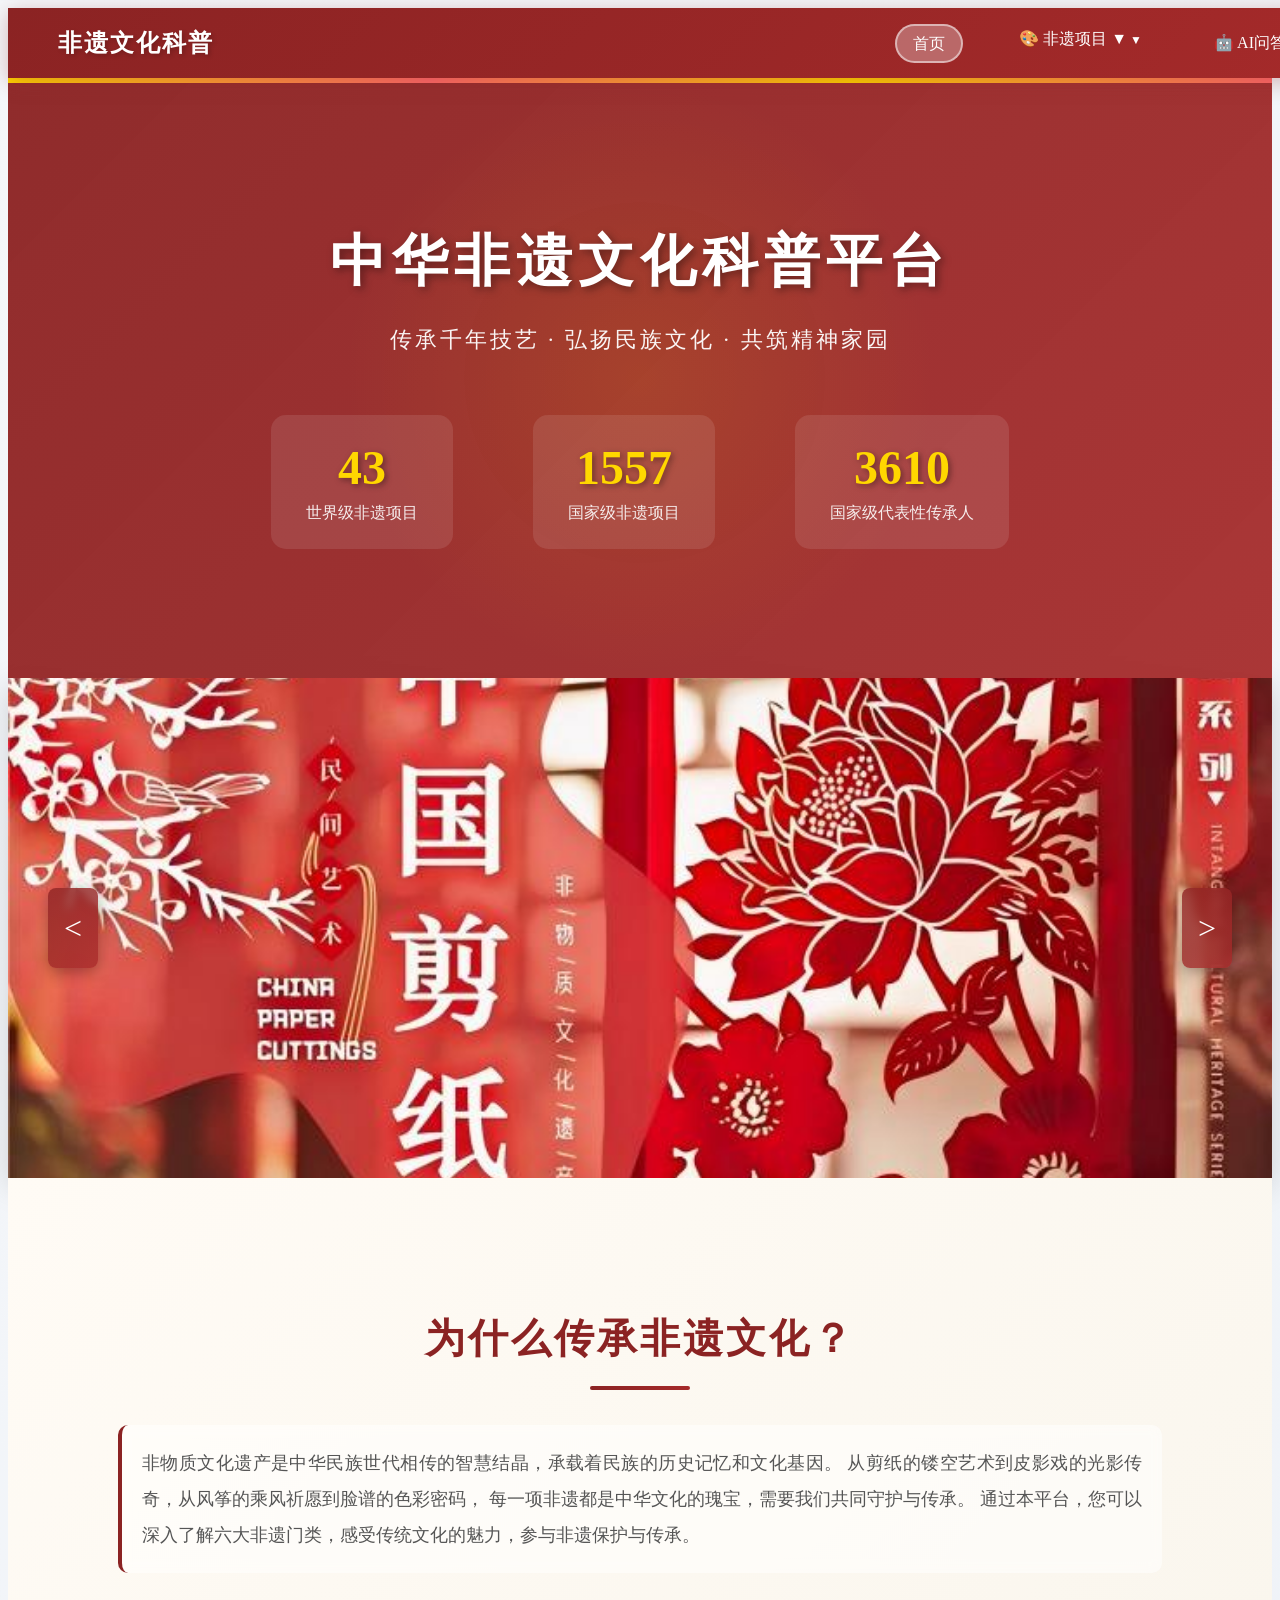
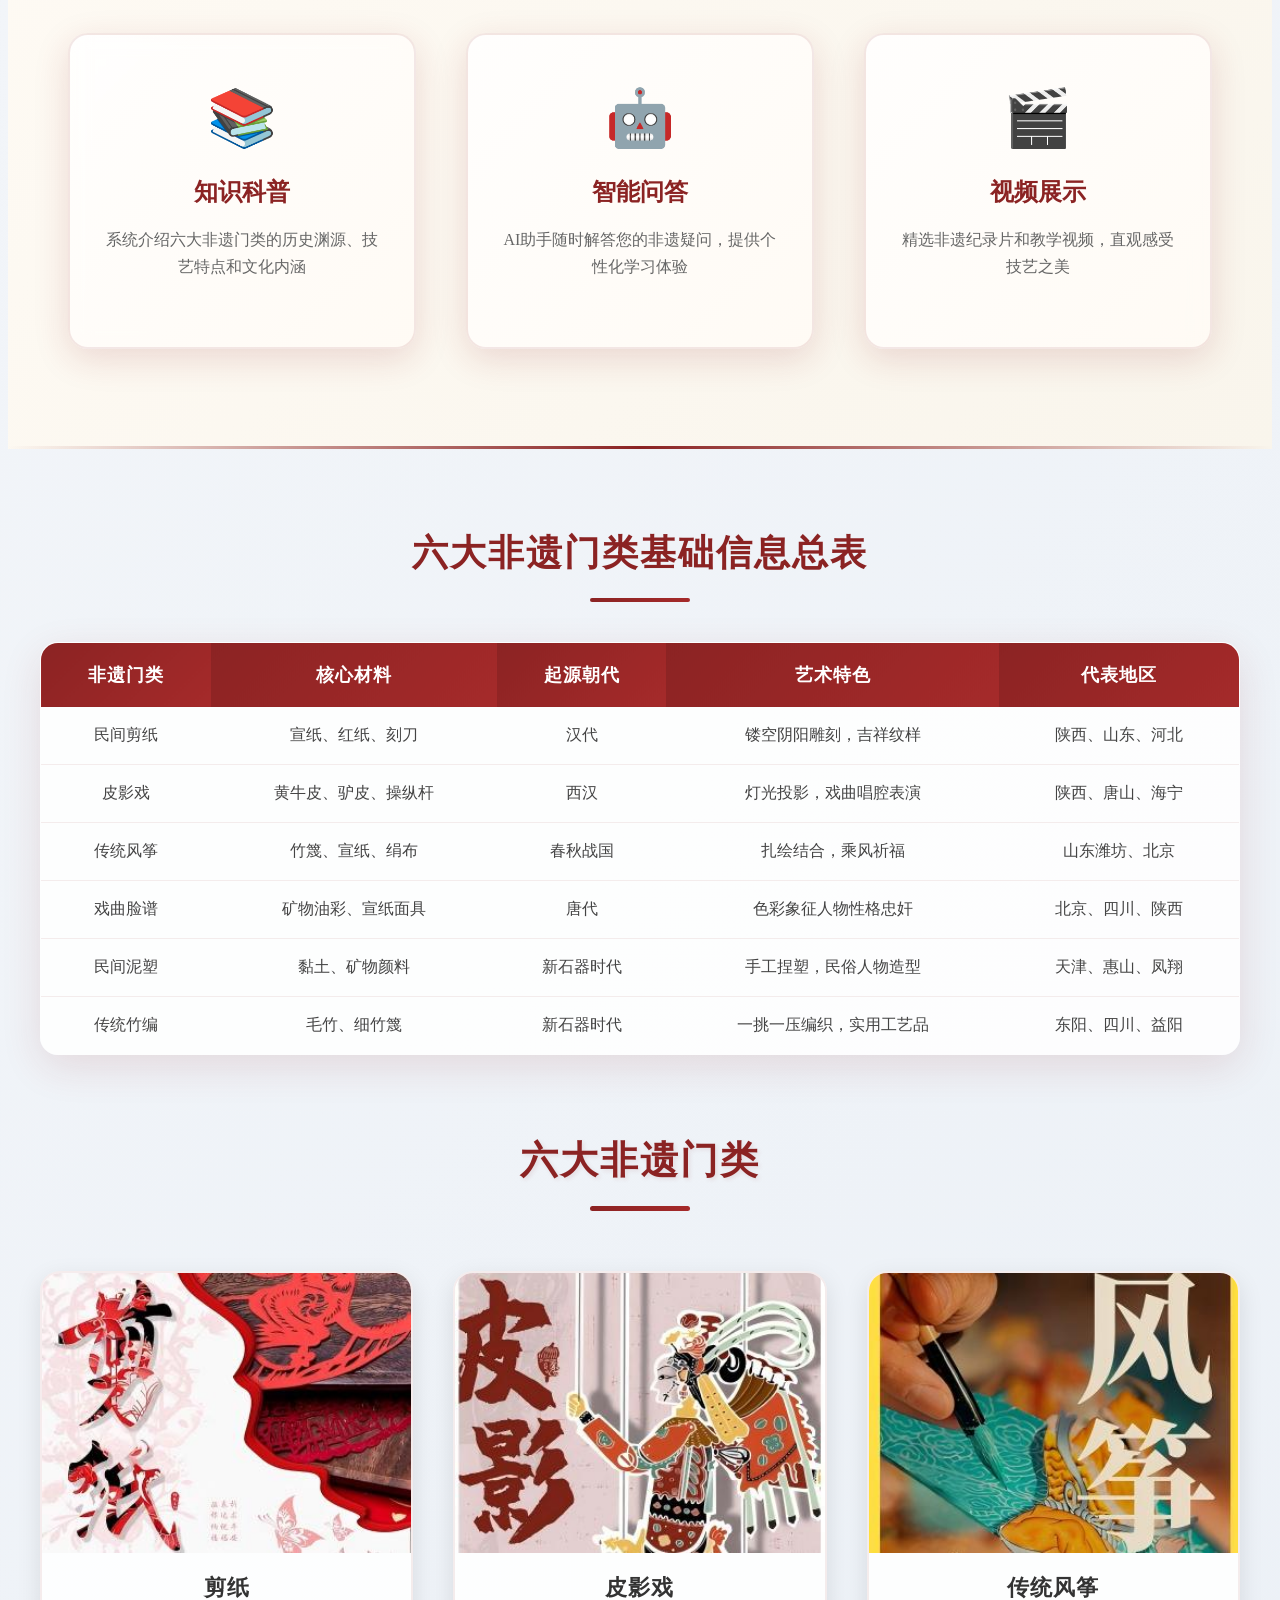
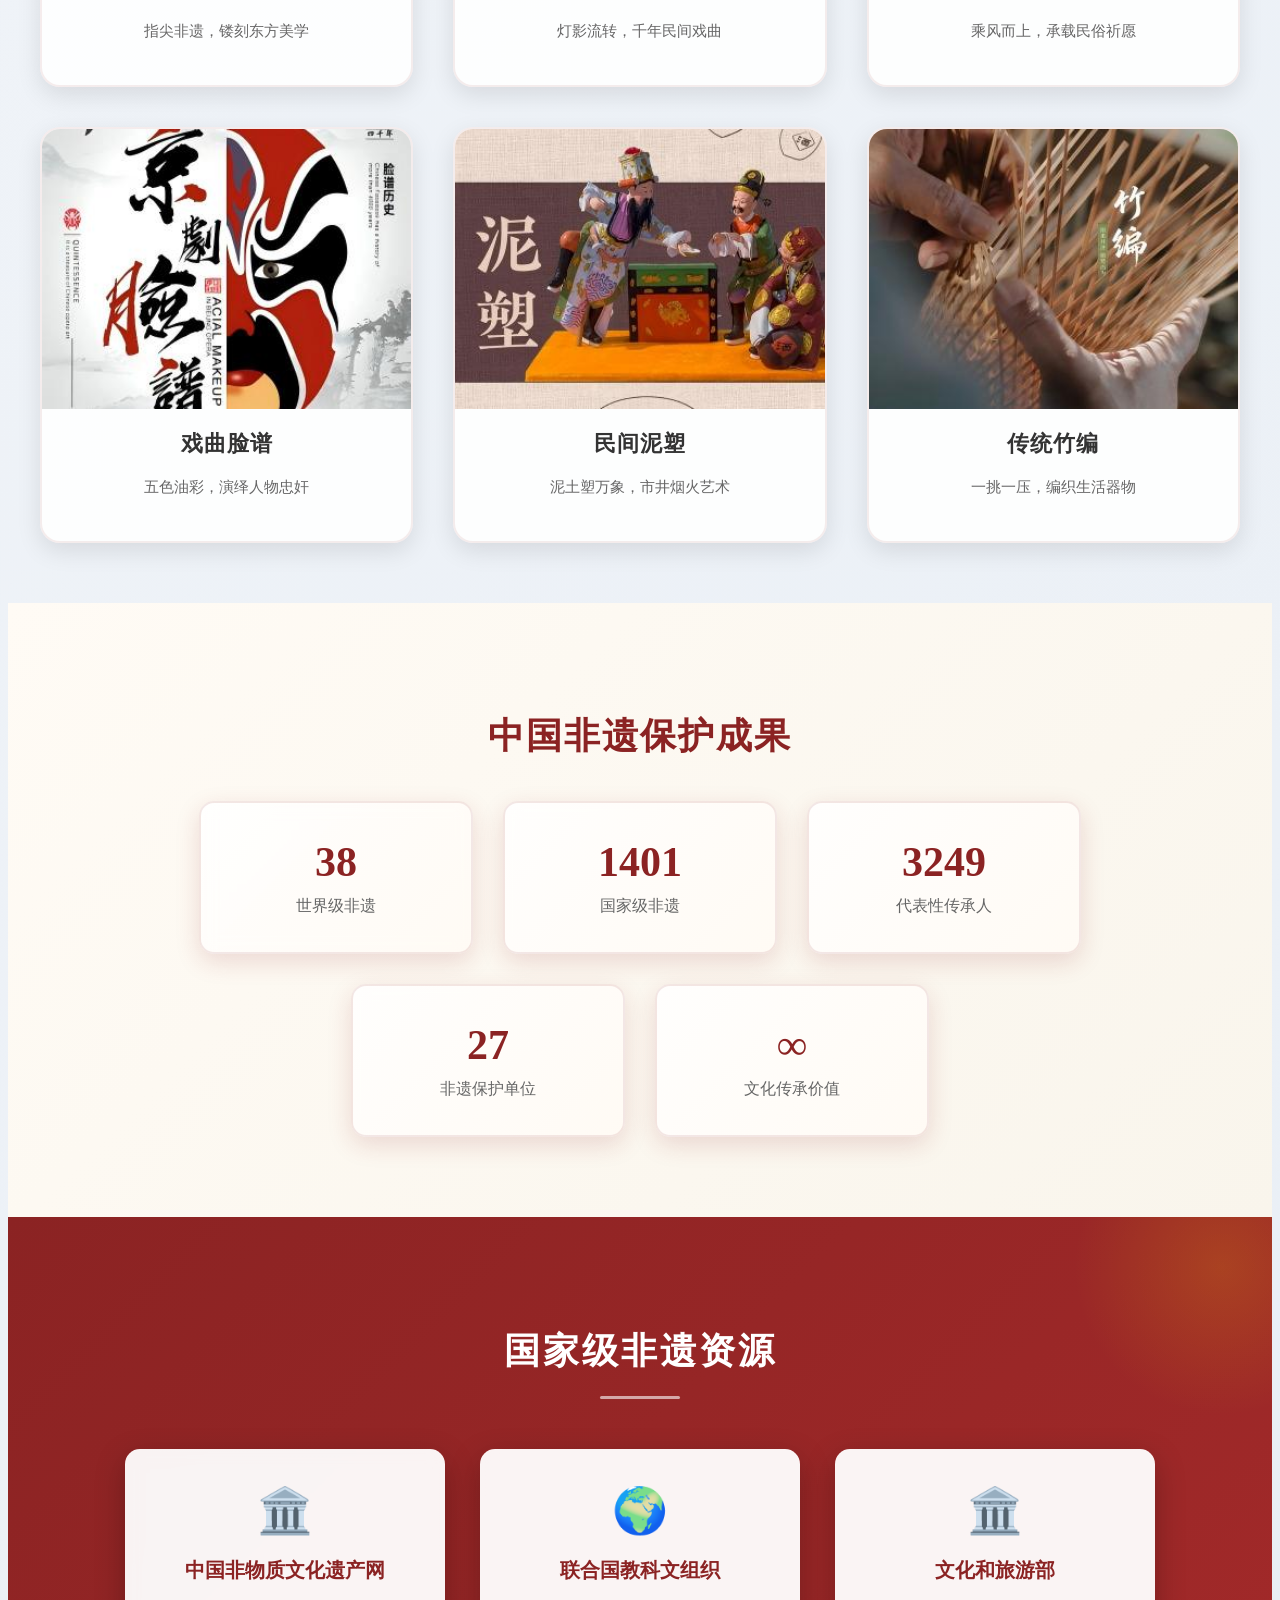
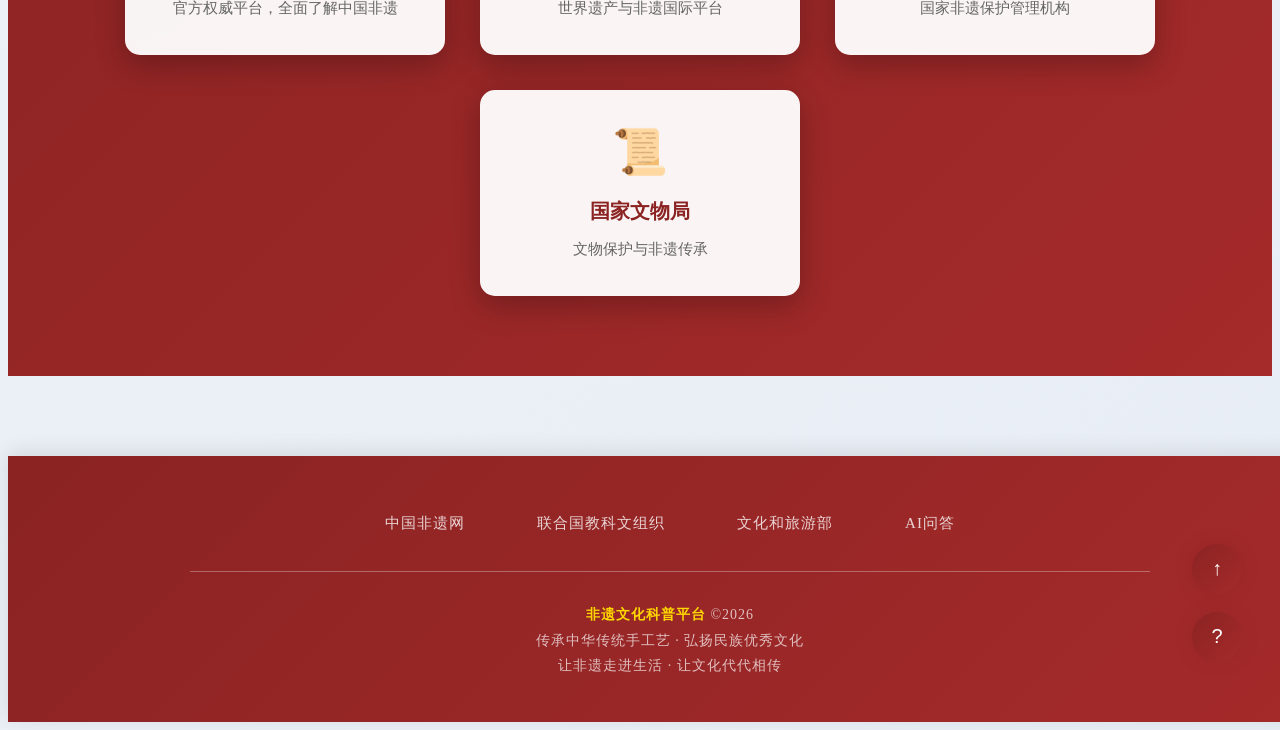
==== index.html @ 08024afd "feat: 非遗文化科普平台 - 原始版本" ====
<!DOCTYPE html>
<html lang="zh-CN">
<head>
    <meta charset="UTF-8">
    <meta name="viewport" content="width=device-width, initial-scale=1.0">
    <title>非遗文化科普平台 - 传承中华传统文化</title>
    <link rel="stylesheet" href="css/style.css">
    <style>
        /* 全局页面载入淡入上浮动画 */
        html {
            scroll-behavior: smooth;
        }
        body {
            opacity: 0;
            transform: translateY(20px);
            animation: pageFadeIn 1s ease forwards;
        }
        @keyframes pageFadeIn {
            to { opacity: 1; transform: translateY(0); }
        }
        /* 粒子飘落背景容器 */
        .particle-box {
            position: fixed;
            top: 0;
            left: 0;
            width: 100%;
            height: 100%;
            pointer-events: none;
            z-index: 0;
            overflow: hidden;
        }
        .particle {
            position: absolute;
            background: rgba(139, 35, 35, 0.08);
            border-radius: 50%;
            animation: particleFall linear infinite;
        }
        @keyframes particleFall {
            0% {
                transform: translateY(-20px) rotate(0deg);
                opacity: 0;
            }
            10% { opacity: 1; }
            90% { opacity: 0.8; }
            100% {
                transform: translateY(100vh) rotate(360deg);
                opacity: 0;
            }
        }
        /* 右侧悬浮呼吸发光按钮 */
        .float-sidebar {
            position: fixed;
            right: 30px;
            bottom: 60px;
            z-index: 999;
            display: flex;
            flex-direction: column;
            gap: 18px;
        }
        .float-btn {
            width: 50px;
            height: 50px;
            border-radius: 50%;
            background: linear-gradient(135deg, #8b2323, #a52a2a);
            border: none;
            color: #fff;
            font-size: 20px;
            cursor: pointer;
            box-shadow: 0 0 15px rgba(139, 35, 35, 0.4);
            animation: breathe 3s ease-in-out infinite;
            transition: all 0.3s ease;
            backdrop-filter: blur(8px);
        }
        .float-btn:hover {
            transform: scale(1.15);
            box-shadow: 0 0 25px rgba(139, 35, 35, 0.6);
        }
        @keyframes breathe {
            0%,100% { box-shadow: 0 0 12px rgba(139, 35, 35, 0.35); }
            50% { box-shadow: 0 0 22px rgba(139, 35, 35, 0.6); }
        }
        /* 首页专属样式 */
        .hero-section {
            background: linear-gradient(135deg, rgba(139, 35, 35, 0.96) 0%, rgba(165, 42, 42, 0.94) 100%);
            padding: 100px 60px;
            text-align: center;
            position: relative;
            overflow: hidden;
            min-height: 400px;
            z-index: 1;
        }

        .hero-section::before {
            content: '';
            position: absolute;
            top: 0;
            left: 0;
            right: 0;
            height: 5px;
            background: linear-gradient(90deg, #ffd700, #ff6b6b, #ffd700, #ff6b6b);
            animation: gradientMove 3s ease infinite;
        }

        .hero-section::after {
            content: '';
            position: absolute;
            top: 50%;
            left: 50%;
            width: 600px;
            height: 600px;
            background: radial-gradient(circle, rgba(255, 215, 0, 0.1) 0%, transparent 70%);
            transform: translate(-50%, -50%);
            animation: pulse 4s ease-in-out infinite;
        }

        @keyframes pulse {
            0%, 100% { opacity: 0.3; transform: translate(-50%, -50%) scale(1); }
            50% { opacity: 0.5; transform: translate(-50%, -50%) scale(1.1); }
        }

        .hero-title {
            color: #fff;
            font-size: 56px;
            font-weight: bold;
            margin-bottom: 25px;
            text-shadow: 3px 3px 8px rgba(0, 0, 0, 0.4);
            letter-spacing: 6px;
            animation: fadeInUp 1s ease;
            position: relative;
            z-index: 1;
        }

        .hero-subtitle {
            color: rgba(255, 255, 255, 0.95);
            font-size: 22px;
            margin-bottom: 50px;
            letter-spacing: 3px;
            animation: fadeInUp 1s ease 0.3s both;
            position: relative;
            z-index: 1;
        }

        .hero-stats {
            display: flex;
            justify-content: center;
            gap: 80px;
            margin-top: 60px;
            animation: fadeInUp 1s ease 0.6s both;
            position: relative;
            z-index: 1;
        }

        .stat-item {
            text-align: center;
            background: rgba(255, 255, 255, 0.1);
            padding: 25px 35px;
            border-radius: 15px;
            backdrop-filter: blur(10px);
            transition: all 0.3s ease;
        }

        .stat-item:hover {
            transform: translateY(-5px);
            background: rgba(255, 255, 255, 0.15);
        }

        .stat-number {
            color: #ffd700;
            font-size: 48px;
            font-weight: bold;
            display: block;
            text-shadow: 2px 2px 6px rgba(0, 0, 0, 0.4);
            margin-bottom: 8px;
        }

        .stat-label {
            color: rgba(255, 255, 255, 0.9);
            font-size: 16px;
            font-weight: 500;
        }

        /* 特色介绍区 */
        .intro-section {
            background: linear-gradient(135deg, #fffbf5 0%, #f9f5ec 100%);
            padding: 100px 60px;
            text-align: center;
            position: relative;
            z-index: 1;
        }

        .intro-section::before {
            content: '';
            position: absolute;
            bottom: 0;
            left: 0;
            right: 0;
            height: 3px;
            background: linear-gradient(90deg, transparent, #8b2323, transparent);
        }

        .intro-title {
            color: #8b2323;
            font-size: 40px;
            font-weight: bold;
            margin-bottom: 35px;
            letter-spacing: 3px;
            position: relative;
        }

        .intro-title::after {
            content: '';
            display: block;
            width: 100px;
            height: 4px;
            background: linear-gradient(90deg, #8b2323, #a52a2a);
            margin: 20px auto 0;
            border-radius: 2px;
        }

        .intro-text {
            color: #555;
            font-size: 18px;
            line-height: 2;
            max-width: 1000px;
            margin: 0 auto 60px;
            text-align: justify;
            padding: 20px;
            background: rgba(255, 255, 255, 0.5);
            border-radius: 10px;
            border-left: 4px solid #8b2323;
            backdrop-filter: blur(6px);
        }

        .intro-features {
            display: flex;
            justify-content: center;
            gap: 50px;
            margin-top: 50px;
        }

        .feature-box {
            background: linear-gradient(135deg, rgba(255,255,255,0.85) 0%, rgba(255,251,245,0.85) 100%);
            backdrop-filter: blur(10px);
            padding: 50px 35px;
            border-radius: 20px;
            box-shadow: 0 10px 35px rgba(139, 35, 35, 0.15);
            transition: all 0.4s cubic-bezier(0.175, 0.885, 0.32, 1.275);
            width: 300px;
            border: 2px solid rgba(139, 35, 35, 0.1);
            position: relative;
            overflow: hidden;
        }

        .feature-box::before {
            content: '';
            position: absolute;
            top: 0;
            left: 0;
            right: 0;
            height: 4px;
            background: linear-gradient(90deg, #8b2323, #a52a2a);
            opacity: 0;
            transition: opacity 0.3s ease;
        }

        .feature-box:hover {
            transform: translateY(-15px) scale(1.03);
            box-shadow: 0 20px 50px rgba(139, 35, 35, 0.25);
            border-color: rgba(139, 35, 35, 0.3);
        }

        .feature-box:hover::before {
            opacity: 1;
        }

        .feature-icon {
            font-size: 56px;
            margin-bottom: 25px;
            display: block;
            animation: float 3s ease-in-out infinite;
        }

        @keyframes float {
            0%, 100% { transform: translateY(0); }
            50% { transform: translateY(-10px); }
        }

        .feature-title {
            color: #8b2323;
            font-size: 24px;
            font-weight: bold;
            margin-bottom: 18px;
        }

        .feature-desc {
            color: #666;
            font-size: 16px;
            line-height: 1.7;
        }

        /* 非遗数据表格 新增 */
        .table-section {
            width: 1200px;
            margin: 80px auto;
            padding: 0 20px;
            position: relative;
            z-index: 1;
        }
        .table-title {
            text-align: center;
            color: #8b2323;
            font-size: 36px;
            font-weight: bold;
            margin-bottom: 40px;
            letter-spacing: 2px;
            position: relative;
        }
        .table-title::after {
            content: '';
            display: block;
            width: 100px;
            height: 4px;
            background: linear-gradient(90deg,#8b2323,#a52a2a);
            margin: 20px auto 0;
            border-radius: 2px;
        }
        .data-table {
            width: 100%;
            border-collapse: collapse;
            background: rgba(255,255,255,0.85);
            backdrop-filter: blur(10px);
            border-radius: 18px;
            overflow: hidden;
            box-shadow: 0 12px 40px rgba(139,35,35,0.12);
            border: 1px solid rgba(139,35,35,0.1);
        }
        .data-table th {
            background: linear-gradient(135deg,#8b2323,#a52a2a);
            color: #fff;
            padding: 20px;
            font-size: 18px;
            letter-spacing: 1px;
        }
        .data-table td {
            padding: 18px;
            text-align: center;
            font-size: 16px;
            color: #444;
            border-bottom: 1px solid rgba(139,35,35,0.08);
            transition: all 0.3s ease;
        }
        .data-table tr:hover td {
            background: rgba(139,35,35,0.06);
        }
        .data-table tr:last-child td {
            border-bottom: none;
        }

        /* 国家非遗链接区 */
        .links-section {
            background: linear-gradient(135deg, #8b2323 0%, #a52a2a 100%);
            padding: 80px 60px;
            text-align: center;
            position: relative;
            overflow: hidden;
            z-index: 1;
        }

        .links-section::before {
            content: '';
            position: absolute;
            top: -100px;
            right: -100px;
            width: 300px;
            height: 300px;
            background: radial-gradient(circle, rgba(255, 215, 0, 0.15) 0%, transparent 70%);
            animation: pulse 4s ease-in-out infinite;
        }

        .links-title {
            color: #fff;
            font-size: 36px;
            font-weight: bold;
            margin-bottom: 50px;
            letter-spacing: 3px;
            position: relative;
        }

        .links-title::after {
            content: '';
            display: block;
            width: 80px;
            height: 3px;
            background: rgba(255, 255, 255, 0.6);
            margin: 20px auto 0;
            border-radius: 2px;
        }

        .links-grid {
            display: flex;
            justify-content: center;
            gap: 35px;
            flex-wrap: wrap;
            position: relative;
            z-index: 1;
        }

        .link-card {
            background: rgba(255, 255, 255, 0.95);
            backdrop-filter: blur(8px);
            padding: 35px 30px;
            border-radius: 15px;
            box-shadow: 0 10px 30px rgba(0, 0, 0, 0.25);
            transition: all 0.4s cubic-bezier(0.175, 0.885, 0.32, 1.275);
            width: 260px;
            text-decoration: none;
            display: block;
            position: relative;
            overflow: hidden;
        }

        .link-card::before {
            content: '';
            position: absolute;
            top: 0;
            left: -100%;
            width: 100%;
            height: 100%;
            background: linear-gradient(90deg, transparent, rgba(139, 35, 35, 0.1), transparent);
            transition: left 0.5s ease;
        }

        .link-card:hover::before {
            left: 100%;
        }

        .link-card:hover {
            transform: translateY(-12px) scale(1.05);
            box-shadow: 0 15px 40px rgba(0, 0, 0, 0.35);
            background: #fff;
        }

        .link-icon {
            font-size: 45px;
            margin-bottom: 20px;
            display: block;
        }

        .link-title {
            color: #8b2323;
            font-size: 20px;
            font-weight: bold;
            margin-bottom: 12px;
            display: block;
        }

        .link-desc {
            color: #666;
            font-size: 15px;
            line-height: 1.6;
            display: block;
        }

        /* 数据展示区 */
        .data-section {
            background: linear-gradient(135deg, #fffbf5 0%, #f9f5ec 100%);
            padding: 80px 60px;
            position: relative;
            z-index: 1;
        }

        .data-title {
            color: #8b2323;
            font-size: 36px;
            font-weight: bold;
            text-align: center;
            margin-bottom: 40px;
            letter-spacing: 2px;
        }

        .data-grid {
            display: flex;
            justify-content: center;
            gap: 30px;
            flex-wrap: wrap;
        }

        .data-item {
            background: linear-gradient(135deg, rgba(255,255,255,0.85) 0%, rgba(255,251,245,0.85) 100%);
            backdrop-filter: blur(8px);
            padding: 35px;
            border-radius: 15px;
            box-shadow: 0 8px 25px rgba(139, 35, 35, 0.15);
            text-align: center;
            width: 200px;
            transition: all 0.3s ease;
            border: 2px solid rgba(139, 35, 35, 0.1);
        }

        .data-item:hover {
            transform: translateY(-5px);
            box-shadow: 0 12px 30px rgba(139, 35, 35, 0.2);
        }

        .data-number {
            color: #8b2323;
            font-size: 42px;
            font-weight: bold;
            display: block;
            margin-bottom: 10px;
        }

        .data-label {
            color: #666;
            font-size: 16px;
        }

        /* 页脚美化 */
        .footer {
            background: linear-gradient(135deg, #8b2323 0%, #a52a2a 100%);
            padding: 50px 30px 30px;
            color: #fff;
            text-align: center;
            position: relative;
            z-index: 1;
        }

        .footer-content {
            max-width: 1200px;
            margin: 0 auto;
        }

        .footer-links {
            display: flex;
            justify-content: center;
            gap: 40px;
            margin-bottom: 30px;
            flex-wrap: wrap;
        }

        .footer-link {
            color: rgba(255, 255, 255, 0.8);
            text-decoration: none;
            font-size: 15px;
            transition: all 0.3s ease;
            padding: 8px 16px;
            border-radius: 20px;
        }

        .footer-link:hover {
            color: #fff;
            background: rgba(255, 255, 255, 0.2);
        }

        .footer-divider {
            width: 80%;
            height: 1px;
            background: rgba(255, 255, 255, 0.3);
            margin: 30px auto;
        }

        .footer-text {
            color: rgba(255, 255, 255, 0.7);
            font-size: 14px;
            line-height: 1.8;
        }

        .footer-highlight {
            color: #ffd700;
            font-weight: bold;
        }

        /* 动画 */
        @keyframes fadeInUp {
            from {
                opacity: 0;
                transform: translateY(30px);
            }
            to {
                opacity: 1;
                transform: translateY(0);
            }
        }

        @keyframes gradientMove {
            0%, 100% { background-position: 0% 50%; }
            50% { background-position: 100% 50%; }
        }

        /* 响应式 */
        @media (max-width: 768px) {
            .hero-title { font-size: 32px; }
            .hero-subtitle { font-size: 16px; }
            .hero-stats { gap: 30px; flex-wrap: wrap; }
            .stat-number { font-size: 28px; }
            .intro-features { flex-wrap: wrap; }
            .feature-box { width: 100%; max-width: 300px; }
            .links-grid { gap: 20px; }
            .link-card { width: 100%; max-width: 280px; }
            .data-grid { gap: 20px; }
            .data-item { width: 100%; max-width: 180px; }
            .table-section { width: 95%; }
            .data-table th, .data-table td { padding: 12px 8px; font-size: 14px; }
            .float-sidebar { right:15px; }
            .float-btn { width:42px;height:42px;font-size:16px; }
        }
    </style>
</head>
<body>
    <!-- 粒子背景层 -->
    <div class="particle-box" id="particleBox"></div>
    <!-- 右侧悬浮按钮组 -->
    <div class="float-sidebar">
        <button class="float-btn" onclick="window.scrollTo({top:0,behavior:'smooth'})">↑</button>
        <button class="float-btn" onclick="alert('欢迎使用非遗科普平台！')">?</button>
    </div>
    <!-- 导航栏 -->
    <nav class="nav">
        <div class="logo">非遗文化科普</div>
        <div class="nav-list">
            <a href="" class="active">首页</a>
            <div class="dropdown">
                <a>🎨 非遗项目 ▼</a>
                <div class="dropdown-content">
                    <a href="html/paper.html">✂️ 民间剪纸</a>
                    <a href="html/shadow.html">🎭 皮影戏</a>
                    <a href="html/kite.html">🪁 传统风筝</a>
                    <a href="html/face.html">🎨 戏曲脸谱</a>
                    <a href="html/clay.html">🏺 民间泥塑</a>
                    <a href="html/bamboo.html">🎋 传统竹编</a>
                </div>
            </div>
            <a href="html/ask.html">🤖 AI问答</a>
        </div>
    </nav>

    <!-- Hero区域 -->
    <section class="hero-section">
        <h1 class="hero-title">中华非遗文化科普平台</h1>
        <p class="hero-subtitle">传承千年技艺 · 弘扬民族文化 · 共筑精神家园</p>
        <div class="hero-stats">
            <div class="stat-item">
                <span class="stat-number">43</span>
                <span class="stat-label">世界级非遗项目</span>
            </div>
            <div class="stat-item">
                <span class="stat-number">1557</span>
                <span class="stat-label">国家级非遗项目</span>
            </div>
            <div class="stat-item">
                <span class="stat-number">3610</span>
                <span class="stat-label">国家级代表性传承人</span>
            </div>
        </div>
    </section>

    <!-- 轮播横幅 -->
    <section class="banner">
        <div class="banner-box">
            <img src="img/banner/banner1.jpg" alt="非遗轮播1" class="banner-item active">
            <img src="img/banner/banner2.jpg" alt="非遗轮播2" class="banner-item">
            <img src="img/banner/banner3.jpg" alt="非遗轮播3" class="banner-item">
            <img src="img/banner/banner4.jpg" alt="非遗轮播4" class="banner-item">
        </div>
        <div class="banner-btn left" id="prev">&lt;</div>
        <div class="banner-btn right" id="next">&gt;</div>
    </section>

    <!-- 特色介绍区 -->
    <section class="intro-section">
        <h2 class="intro-title">为什么传承非遗文化？</h2>
        <p class="intro-text">
            非物质文化遗产是中华民族世代相传的智慧结晶，承载着民族的历史记忆和文化基因。
            从剪纸的镂空艺术到皮影戏的光影传奇，从风筝的乘风祈愿到脸谱的色彩密码，
            每一项非遗都是中华文化的瑰宝，需要我们共同守护与传承。
            通过本平台，您可以深入了解六大非遗门类，感受传统文化的魅力，参与非遗保护与传承。
        </p>
        <div class="intro-features">
            <div class="feature-box">
                <div class="feature-icon">📚</div>
                <h3 class="feature-title">知识科普</h3>
                <p class="feature-desc">系统介绍六大非遗门类的历史渊源、技艺特点和文化内涵</p>
            </div>
            <div class="feature-box">
                <div class="feature-icon">🤖</div>
                <h3 class="feature-title">智能问答</h3>
                <p class="feature-desc">AI助手随时解答您的非遗疑问，提供个性化学习体验</p>
            </div>
            <div class="feature-box">
                <div class="feature-icon">🎬</div>
                <h3 class="feature-title">视频展示</h3>
                <p class="feature-desc">精选非遗纪录片和教学视频，直观感受技艺之美</p>
            </div>
        </div>
    </section>

    <!-- 新增非遗门类数据表格 -->
    <section class="table-section">
        <h2 class="table-title">六大非遗门类基础信息总表</h2>
        <table class="data-table">
            <thead>
                <tr>
                    <th>非遗门类</th>
                    <th>核心材料</th>
                    <th>起源朝代</th>
                    <th>艺术特色</th>
                    <th>代表地区</th>
                </tr>
            </thead>
            <tbody>
                <tr>
                    <td>民间剪纸</td>
                    <td>宣纸、红纸、刻刀</td>
                    <td>汉代</td>
                    <td>镂空阴阳雕刻，吉祥纹样</td>
                    <td>陕西、山东、河北</td>
                </tr>
                <tr>
                    <td>皮影戏</td>
                    <td>黄牛皮、驴皮、操纵杆</td>
                    <td>西汉</td>
                    <td>灯光投影，戏曲唱腔表演</td>
                    <td>陕西、唐山、海宁</td>
                </tr>
                <tr>
                    <td>传统风筝</td>
                    <td>竹篾、宣纸、绢布</td>
                    <td>春秋战国</td>
                    <td>扎绘结合，乘风祈福</td>
                    <td>山东潍坊、北京</td>
                </tr>
                <tr>
                    <td>戏曲脸谱</td>
                    <td>矿物油彩、宣纸面具</td>
                    <td>唐代</td>
                    <td>色彩象征人物性格忠奸</td>
                    <td>北京、四川、陕西</td>
                </tr>
                <tr>
                    <td>民间泥塑</td>
                    <td>黏土、矿物颜料</td>
                    <td>新石器时代</td>
                    <td>手工捏塑，民俗人物造型</td>
                    <td>天津、惠山、凤翔</td>
                </tr>
                <tr>
                    <td>传统竹编</td>
                    <td>毛竹、细竹篾</td>
                    <td>新石器时代</td>
                    <td>一挑一压编织，实用工艺品</td>
                    <td>东阳、四川、益阳</td>
                </tr>
            </tbody>
        </table>
    </section>

    <!-- 非遗卡片展区 -->
    <section class="container">
        <h2 class="title">六大非遗门类</h2>
        <div class="card-wrap">
            <div class="card" onclick="goPage('paper')">
                <img src="img/card/paper.jpg" alt="剪纸">
                <h3>剪纸</h3>
                <p>指尖非遗，镂刻东方美学</p>
            </div>
            <div class="card" onclick="goPage('shadow')">
                <img src="img/card/shadow.jpg" alt="皮影">
                <h3>皮影戏</h3>
                <p>灯影流转，千年民间戏曲</p>
            </div>
            <div class="card" onclick="goPage('kite')">
                <img src="img/card/kite.jpg" alt="风筝">
                <h3>传统风筝</h3>
                <p>乘风而上，承载民俗祈愿</p>
            </div>
            <div class="card" onclick="goPage('face')">
                <img src="img/card/face.jpg" alt="脸谱">
                <h3>戏曲脸谱</h3>
                <p>五色油彩，演绎人物忠奸</p>
            </div>
            <div class="card" onclick="goPage('clay')">
                <img src="img/card/clay.jpg" alt="泥塑">
                <h3>民间泥塑</h3>
                <p>泥土塑万象，市井烟火艺术</p>
            </div>
            <div class="card" onclick="goPage('bamboo')">
                <img src="img/card/bamboo.jpg" alt="竹编">
                <h3>传统竹编</h3>
                <p>一挑一压，编织生活器物</p>
            </div>
        </div>
    </section>

    <!-- 数据展示区 -->
    <section class="data-section">
        <h2 class="data-title">中国非遗保护成果</h2>
        <div class="data-grid">
            <div class="data-item">
                <span class="data-number">43</span>
                <span class="data-label">世界级非遗</span>
            </div>
            <div class="data-item">
                <span class="data-number">1557</span>
                <span class="data-label">国家级非遗</span>
            </div>
            <div class="data-item">
                <span class="data-number">3610</span>
                <span class="data-label">代表性传承人</span>
            </div>
            <div class="data-item">
                <span class="data-number">31</span>
                <span class="data-label">非遗保护单位</span>
            </div>
            <div class="data-item">
                <span class="data-number">∞</span>
                <span class="data-label">文化传承价值</span>
            </div>
        </div>
    </section>

    <!-- 国家非遗链接区 -->
    <section class="links-section">
        <h2 class="links-title">国家级非遗资源</h2>
        <div class="links-grid">
            <a href="https://www.ihchina.cn/" target="_blank" class="link-card">
                <span class="link-icon">🏛️</span>
                <span class="link-title">中国非物质文化遗产网</span>
                <span class="link-desc">官方权威平台，全面了解中国非遗</span>
            </a>
            <a href="https://whc.unesco.org/" target="_blank" class="link-card">
                <span class="link-icon">🌍</span>
                <span class="link-title">联合国教科文组织</span>
                <span class="link-desc">世界遗产与非遗国际平台</span>
            </a>
            <a href="https://www.mct.gov.cn/" target="_blank" class="link-card">
                <span class="link-icon">🏛️</span>
                <span class="link-title">文化和旅游部</span>
                <span class="link-desc">国家非遗保护管理机构</span>
            </a>
            <a href="https://www.sach.gov.cn/" target="_blank" class="link-card">
                <span class="link-icon">📜</span>
                <span class="link-title">国家文物局</span>
                <span class="link-desc">文物保护与非遗传承</span>
            </a>
        </div>
    </section>

    <!-- 页脚 -->
    <footer class="footer">
        <div class="footer-content">
            <div class="footer-links">
                <a href="https://www.ihchina.cn/" target="_blank" class="footer-link">中国非遗网</a>
                <a href="https://whc.unesco.org/" target="_blank" class="footer-link">联合国教科文组织</a>
                <a href="https://www.mct.gov.cn/" target="_blank" class="footer-link">文化和旅游部</a>
                <a href="html/ask.html" class="footer-link">AI问答</a>
            </div>
            <div class="footer-divider"></div>
            <p class="footer-text">
                <span class="footer-highlight">非遗文化科普平台</span> ©2026<br>
                传承中华传统手工艺 · 弘扬民族优秀文化<br>
                让非遗走进生活 · 让文化代代相传
            </p>
        </div>
    </footer>

    <script src="js/main.js"></script>
</body>
</html>
---- css/style.css ----
﻿﻿* {
    margin: 0;
    padding: 0;
    box-sizing: border-box;
    font-family: "Microsoft Yahei", "PingFang SC", "Helvetica Neue", sans-serif;
}

body {
    background: linear-gradient(135deg, #f5f7fa 0%, #e8eef5 100%);
    min-height: 100vh;
    position: relative;
    z-index: 1;
}

a {
    text-decoration: none;
    color: #333;
    transition: all 0.3s ease;
}

ul {
    list-style: none;
}

img {
    width: 100%;
    display: block;
}

/* 导航栏 滚动磨砂切换样式 */
.nav {
    width: 100%;
    height: 70px;
    display: flex;
    align-items: center;
    justify-content: space-between;
    padding: 0 50px;
    position: sticky;
    top: 0;
    z-index: 99;
    transition: all 0.4s ease;
}
/* 滚动后半透明磨砂导航 */
.nav.scroll-active {
    background: rgba(139, 35, 35, 0.75);
    backdrop-filter: blur(12px);
    box-shadow: 0 4px 20px rgba(139, 35, 35, 0.25);
}
/* 初始纯色导航 */
.nav:not(.scroll-active) {
    background: linear-gradient(135deg, #8b2323 0%, #a52a2a 100%);
    box-shadow: 0 4px 20px rgba(139, 35, 35, 0.3);
}

.logo {
    color: #fff;
    font-size: 24px;
    font-weight: bold;
    text-shadow: 2px 2px 4px rgba(0, 0, 0, 0.2);
    letter-spacing: 2px;
}

.nav-list {
    display: flex;
    align-items: center;
}
.nav-list a {
    color: #fff;
    margin: 0 20px;
    font-size: 16px;
    padding: 8px 16px;
    border-radius: 20px;
    transition: all 0.3s ease;
}

.nav-list a:hover {
    background: rgba(255, 255, 255, 0.2);
    transform: translateY(-2px);
}

.nav-list a.active {
    background: rgba(255, 255, 255, 0.3);
    border: 2px solid rgba(255, 255, 255, 0.5);
    padding-bottom: 6px;
}

/* 下拉菜单 */
.dropdown {
    position: relative;
    display: inline-block;
}

.dropdown > a {
    cursor: pointer;
    display: inline-block;
    padding-bottom: 15px;
    position: relative;
}

.dropdown > a::before {
    content: '';
    position: absolute;
    top: 100%;
    left: -10px;
    right: -10px;
    height: 20px;
    z-index: 1001;
}

.dropdown-content {
    display: none;
    position: absolute;
    top: calc(100% + 5px);
    left: 50%;
    transform: translateX(-50%);
    background: linear-gradient(135deg, rgba(255,255,255,0.92) 0%, rgba(249,245,236,0.92) 100%);
    backdrop-filter: blur(10px);
    min-width: 180px;
    box-shadow: 0 8px 30px rgba(139, 35, 35, 0.25), inset 0 0 0 1px rgba(139, 35, 35, 0.1);
    border-radius: 12px;
    overflow: hidden;
    z-index: 1000;
    opacity: 0;
    transition: all 0.3s ease;
    padding-top: 5px;
}

.dropdown:hover .dropdown-content {
    display: block;
    opacity: 1;
    animation: dropdownShow 0.3s ease forwards;
}

@keyframes dropdownShow {
    from {
        opacity: 0;
        transform: translateX(-50%) translateY(-10px);
    }
    to {
        opacity: 1;
        transform: translateX(-50%) translateY(0);
    }
}

.dropdown-content a {
    color: #8b2323 !important;
    padding: 14px 20px;
    text-decoration: none;
    display: block;
    font-size: 15px;
    transition: all 0.3s ease;
    border-bottom: 1px solid rgba(139, 35, 35, 0.1);
    margin: 0 !important;
    border-radius: 0 !important;
    text-align: left;
    letter-spacing: 1px;
}

.dropdown-content a:last-child {
    border-bottom: none;
}

.dropdown-content a:hover {
    background: linear-gradient(135deg, #8b2323, #a52a2a) !important;
    color: #fff !important;
    transform: translateX(5px);
    box-shadow: 0 4px 15px rgba(139, 35, 35, 0.3);
}

.dropdown > a::after {
    content: ' ▼';
    font-size: 12px;
}

/* 轮播区域 */
.banner {
    width: 100%;
    height: 500px;
    position: relative;
    overflow: hidden;
    box-shadow: 0 8px 30px rgba(0, 0, 0, 0.15);
}

.banner-box {
    width: 100%;
    height: 100%;
}

.banner-item {
    position: absolute;
    top: 0;
    left: 0;
    opacity: 0;
    transition: opacity 0.8s ease, transform 0.8s ease;
    height: 100%;
    object-fit: cover;
    transform: scale(1.05);
}

.banner-item.active {
    opacity: 1;
    transform: scale(1);
}

.banner-btn {
    width: 50px;
    height: 80px;
    background: linear-gradient(135deg, rgba(139, 35, 35, 0.8), rgba(165, 42, 42, 0.8));
    backdrop-filter: blur(4px);
    color: #fff;
    font-size: 32px;
    text-align: center;
    line-height: 80px;
    cursor: pointer;
    position: absolute;
    top: 50%;
    transform: translateY(-50%);
    border-radius: 8px;
    transition: all 0.3s ease;
    box-shadow: 0 4px 15px rgba(0, 0, 0, 0.3);
}

.banner-btn:hover {
    background: linear-gradient(135deg, #8b2323, #a52a2a);
    transform: translateY(-50%) scale(1.1);
    box-shadow: 0 6px 20px rgba(139, 35, 35, 0.5);
}

.left {
    left: 40px;
}

.right {
    right: 40px;
}

/* 主体容器 */
.container {
    width: 1200px;
    margin: 60px auto;
}

.title {
    text-align: center;
    font-size: 38px;
    color: #8b2323;
    margin-bottom: 60px;
    font-weight: bold;
    text-shadow: 2px 2px 4px rgba(139, 35, 35, 0.1);
    position: relative;
    letter-spacing: 2px;
}

.title::after {
    content: '';
    display: block;
    width: 100px;
    height: 5px;
    background: linear-gradient(90deg, #8b2323, #a52a2a);
    margin: 20px auto 0;
    border-radius: 3px;
}

.card-wrap {
    display: grid;
    grid-template-columns: repeat(3, 1fr);
    gap: 40px;
    max-width: 1200px;
    margin: 0 auto;
}

.card {
    border: 2px solid rgba(139, 35, 35, 0.08);
    border-radius: 20px;
    overflow: hidden;
    cursor: pointer;
    transition: all 0.4s cubic-bezier(0.175, 0.885, 0.32, 1.275);
    background: rgba(255,255,255,0.88);
    backdrop-filter: blur(8px);
    box-shadow: 0 8px 25px rgba(0, 0, 0, 0.1);
    position: relative;
}

.card::before {
    content: '';
    position: absolute;
    top: 0;
    left: 0;
    right: 0;
    height: 4px;
    background: linear-gradient(90deg, #8b2323, #a52a2a);
    opacity: 0;
    transition: opacity 0.3s ease;
}

.card:hover::before {
    opacity: 1;
}

.card:hover {
    transform: translateY(-15px) scale(1.03);
    box-shadow: 0 20px 50px rgba(139, 35, 35, 0.25);
    border-color: rgba(139, 35, 35, 0.3);
}

.card img {
    width: 100%;
    height: 280px;
    object-fit: cover;
    transition: transform 0.5s ease;
    display: block;
}

.card:hover img {
    transform: scale(1.1);
}

.card h3 {
    text-align: center;
    margin: 20px 0 10px;
    color: #333;
    font-size: 22px;
    font-weight: bold;
    transition: color 0.3s ease;
    letter-spacing: 1px;
}

.card:hover h3 {
    color: #8b2323;
}

.card p {
    text-align: center;
    color: #666;
    padding: 0 15px 25px;
    font-size: 15px;
    line-height: 1.8;
}

/* 详情页面通用样式 */
.detail-wrap {
    width: 1200px;
    margin: 50px auto;
    display: flex;
    gap: 50px;
    background: rgba(255,255,255,0.9);
    backdrop-filter: blur(8px);
    padding: 40px;
    border-radius: 16px;
    box-shadow: 0 8px 30px rgba(0, 0, 0, 0.1);
}

.detail-img {
    width: 550px;
    border-radius: 12px;
    box-shadow: 0 4px 20px rgba(0, 0, 0, 0.15);
    transition: transform 0.3s ease;
}

.detail-img:hover {
    transform: scale(1.02);
}

.detail-text h2 {
    color: #8b2323;
    margin-bottom: 25px;
    font-size: 28px;
    font-weight: bold;
    text-shadow: 1px 1px 2px rgba(139, 35, 35, 0.1);
}

.detail-text p {
    line-height: 2;
    color: #444;
    font-size: 16px;
    margin-bottom: 15px;
}

.back-btn {
    display: inline-block;
    margin: 30px 0;
    padding: 12px 30px;
    background: linear-gradient(135deg, #8b2323, #a52a2a);
    color: #fff;
    border-radius: 25px;
    font-weight: bold;
    transition: all 0.3s ease;
    box-shadow: 0 4px 15px rgba(139, 35, 35, 0.3);
}

.back-btn:hover {
    transform: translateY(-3px);
    box-shadow: 0 6px 20px rgba(139, 35, 35, 0.4);
}

/* AI问答页 */
.ask-box {
    width: 1000px;
    margin: 60px auto;
    background: rgba(255,255,255,0.9);
    backdrop-filter: blur(8px);
    padding: 40px;
    border-radius: 16px;
    box-shadow: 0 8px 30px rgba(0, 0, 0, 0.1);
}

.chat-area {
    height: 450px;
    border: 2px solid rgba(139, 35, 35, 0.1);
    border-radius: 12px;
    padding: 25px;
    overflow-y: auto;
    margin-bottom: 25px;
    background: linear-gradient(135deg, #fafafa 0%, #f5f5f5 100%);
}

.chat-area::-webkit-scrollbar {
    width: 8px;
}

.chat-area::-webkit-scrollbar-track {
    background: #f1f1f1;
    border-radius: 4px;
}

.chat-area::-webkit-scrollbar-thumb {
    background: linear-gradient(135deg, #8b2323, #a52a2a);
    border-radius: 4px;
}

.msg-user {
    text-align: right;
    margin: 15px 0;
}

.msg-ai {
    text-align: left;
    margin: 15px 0;
}

.msg-user span {
    background: linear-gradient(135deg, #8b2323, #a52a2a);
    color: #fff;
    padding: 12px 20px;
    border-radius: 18px 18px 4px 18px;
    display: inline-block;
    box-shadow: 0 4px 12px rgba(139, 35, 35, 0.3);
    max-width: 70%;
    word-wrap: break-word;
}

.msg-ai span {
    background: #fff;
    padding: 12px 20px;
    border-radius: 18px 18px 18px 4px;
    display: inline-block;
    box-shadow: 0 2px 8px rgba(0, 0, 0, 0.1);
    max-width: 70%;
    word-wrap: break-word;
    border: 1px solid rgba(139, 35, 35, 0.1);
}

.hot-questions {
    margin-bottom: 25px;
    padding: 20px;
    background: linear-gradient(135deg, #fff5f5 0%, #fff0f0 100%);
    border-radius: 12px;
    border: 1px solid rgba(139, 35, 35, 0.1);
}

.hot-title {
    font-size: 16px;
    font-weight: bold;
    color: #8b2323;
    margin-bottom: 12px;
}

.hot-tags {
    display: flex;
    flex-wrap: wrap;
    gap: 10px;
}

.hot-tags span {
    padding: 8px 16px;
    background: linear-gradient(135deg, #fff, #fafafa);
    color: #8b2323;
    border: 1px solid rgba(139, 35, 35, 0.2);
    border-radius: 20px;
    cursor: pointer;
    font-size: 14px;
    transition: all 0.3s ease;
}

.hot-tags span:hover {
    background: linear-gradient(135deg, #8b2323, #a52a2a);
    color: #fff;
    border-color: transparent;
    transform: translateY(-2px);
    box-shadow: 0 4px 12px rgba(139, 35, 35, 0.3);
}

.input-area {
    display: flex;
    gap: 15px;
}

#ask-input {
    flex: 1;
    padding: 15px 20px;
    font-size: 16px;
    border: 2px solid rgba(139, 35, 35, 0.2);
    border-radius: 25px;
    transition: all 0.3s ease;
    outline: none;
}

#ask-input:focus {
    border-color: #8b2323;
    box-shadow: 0 0 0 3px rgba(139, 35, 35, 0.1);
}

#send-btn {
    padding: 0 40px;
    background: linear-gradient(135deg, #8b2323, #a52a2a);
    color: #fff;
    border: none;
    border-radius: 25px;
    cursor: pointer;
    font-weight: bold;
    font-size: 16px;
    transition: all 0.3s ease;
    box-shadow: 0 4px 15px rgba(139, 35, 35, 0.3);
}

#send-btn:hover {
    transform: translateY(-2px);
    box-shadow: 0 6px 20px rgba(139, 35, 35, 0.4);
}

/* 首页非遗表格通用样式 */
.table-section {
    width: 1200px;
    margin: 80px auto;
    padding: 0 20px;
}
.table-title {
    text-align: center;
    color: #8b2323;
    font-size: 36px;
    font-weight: bold;
    margin-bottom: 40px;
    letter-spacing: 2px;
    position: relative;
}
.table-title::after {
    content: '';
    display: block;
    width: 100px;
    height: 4px;
    background: linear-gradient(90deg,#8b2323,#a52a2a);
    margin: 20px auto 0;
    border-radius: 2px;
}
.data-table {
    width: 100%;
    border-collapse: collapse;
    background: rgba(255,255,255,0.85);
    backdrop-filter: blur(10px);
    border-radius: 18px;
    overflow: hidden;
    box-shadow: 0 12px 40px rgba(139,35,35,0.12);
    border: 1px solid rgba(139,35,35,0.1);
}
.data-table th {
    background: linear-gradient(135deg,#8b2323,#a52a2a);
    color: #fff;
    padding: 20px;
    font-size: 18px;
    letter-spacing: 1px;
}
.data-table td {
    padding: 18px;
    text-align: center;
    font-size: 16px;
    color: #444;
    border-bottom: 1px solid rgba(139,35,35,0.08);
    transition: all 0.3s ease;
}
.data-table tr:hover td {
    background: rgba(139,35,35,0.06);
}
.data-table tr:last-child td {
    border-bottom: none;
}

/* 页脚 */
.footer {
    width: 100%;
    background: linear-gradient(135deg, #2c2c2c 0%, #1a1a1a 100%);
    color: #fff;
    text-align: center;
    padding: 50px 30px 30px;
    margin-top: 80px;
    box-shadow: 0 -4px 20px rgba(0, 0, 0, 0.1);
    font-size: 15px;
    letter-spacing: 1px;
}

.footer-content {
    max-width: 1200px;
    margin: 0 auto;
}

.footer-links {
    display: flex;
    justify-content: center;
    gap: 40px;
    margin-bottom: 30px;
    flex-wrap: wrap;
}

.footer-link {
    color: rgba(255, 255, 255, 0.8);
    text-decoration: none;
    font-size: 15px;
    transition: all 0.3s ease;
    padding: 8px 16px;
    border-radius: 20px;
}

.footer-link:hover {
    color: #fff;
    background: rgba(255, 255, 255, 0.2);
}

.footer-divider {
    width: 80%;
    height: 1px;
    background: rgba(255, 255, 255, 0.3);
    margin: 30px auto;
}

.footer-text {
    color: rgba(255, 255, 255, 0.7);
    font-size: 14px;
    line-height: 1.8;
}

.footer-highlight {
    color: #ffd700;
    font-weight: bold;
}

/* 响应式设计 */
@media (max-width: 1250px) {
    .container,
    .detail-wrap,
    .ask-box,
    .table-section {
        width: 95%;
    }
}

@media (max-width: 768px) {
    .nav {
        padding: 0 15px;
        height: 60px;
    }

    .logo {
        font-size: 18px;
    }

    .nav-list {
        display: flex;
        flex-wrap: wrap;
        justify-content: center;
        gap: 5px;
    }

    .nav-list a {
        margin: 0;
        font-size: 13px;
        padding: 5px 10px;
        border-radius: 15px;
    }

    .banner {
        height: 350px;
    }

    .banner-btn {
        width: 40px;
        height: 60px;
        font-size: 24px;
        line-height: 60px;
    }

    .left {
        left: 20px;
    }

    .right {
        right: 20px;
    }

    .card-wrap {
        grid-template-columns: repeat(2, 1fr);
        gap: 20px;
    }

    .title {
        font-size: 26px;
    }

    .detail-wrap {
        flex-direction: column;
        padding: 25px;
    }

    .detail-img {
        width: 100%;
    }

    .ask-box {
        padding: 25px;
    }

    .chat-area {
        height: 350px;
    }
    .data-table th, .data-table td {
        padding: 12px 8px;
        font-size: 14px;
    }
}

@media (max-width: 480px) {
    .nav {
        height: auto;
        padding: 10px 15px;
        flex-direction: column;
        gap: 10px;
    }

    .logo {
        font-size: 16px;
        margin-bottom: 8px;
    }

    .nav-list {
        width: 100%;
        justify-content: space-around;
        gap: 3px;
    }

    .nav-list a {
        font-size: 11px;
        padding: 4px 6px;
        border-radius: 12px;
        flex: 1;
        text-align: center;
        min-width: 0;
    }

    .card-wrap {
        grid-template-columns: 1fr;
    }

    .banner {
        height: 250px;
    }
}
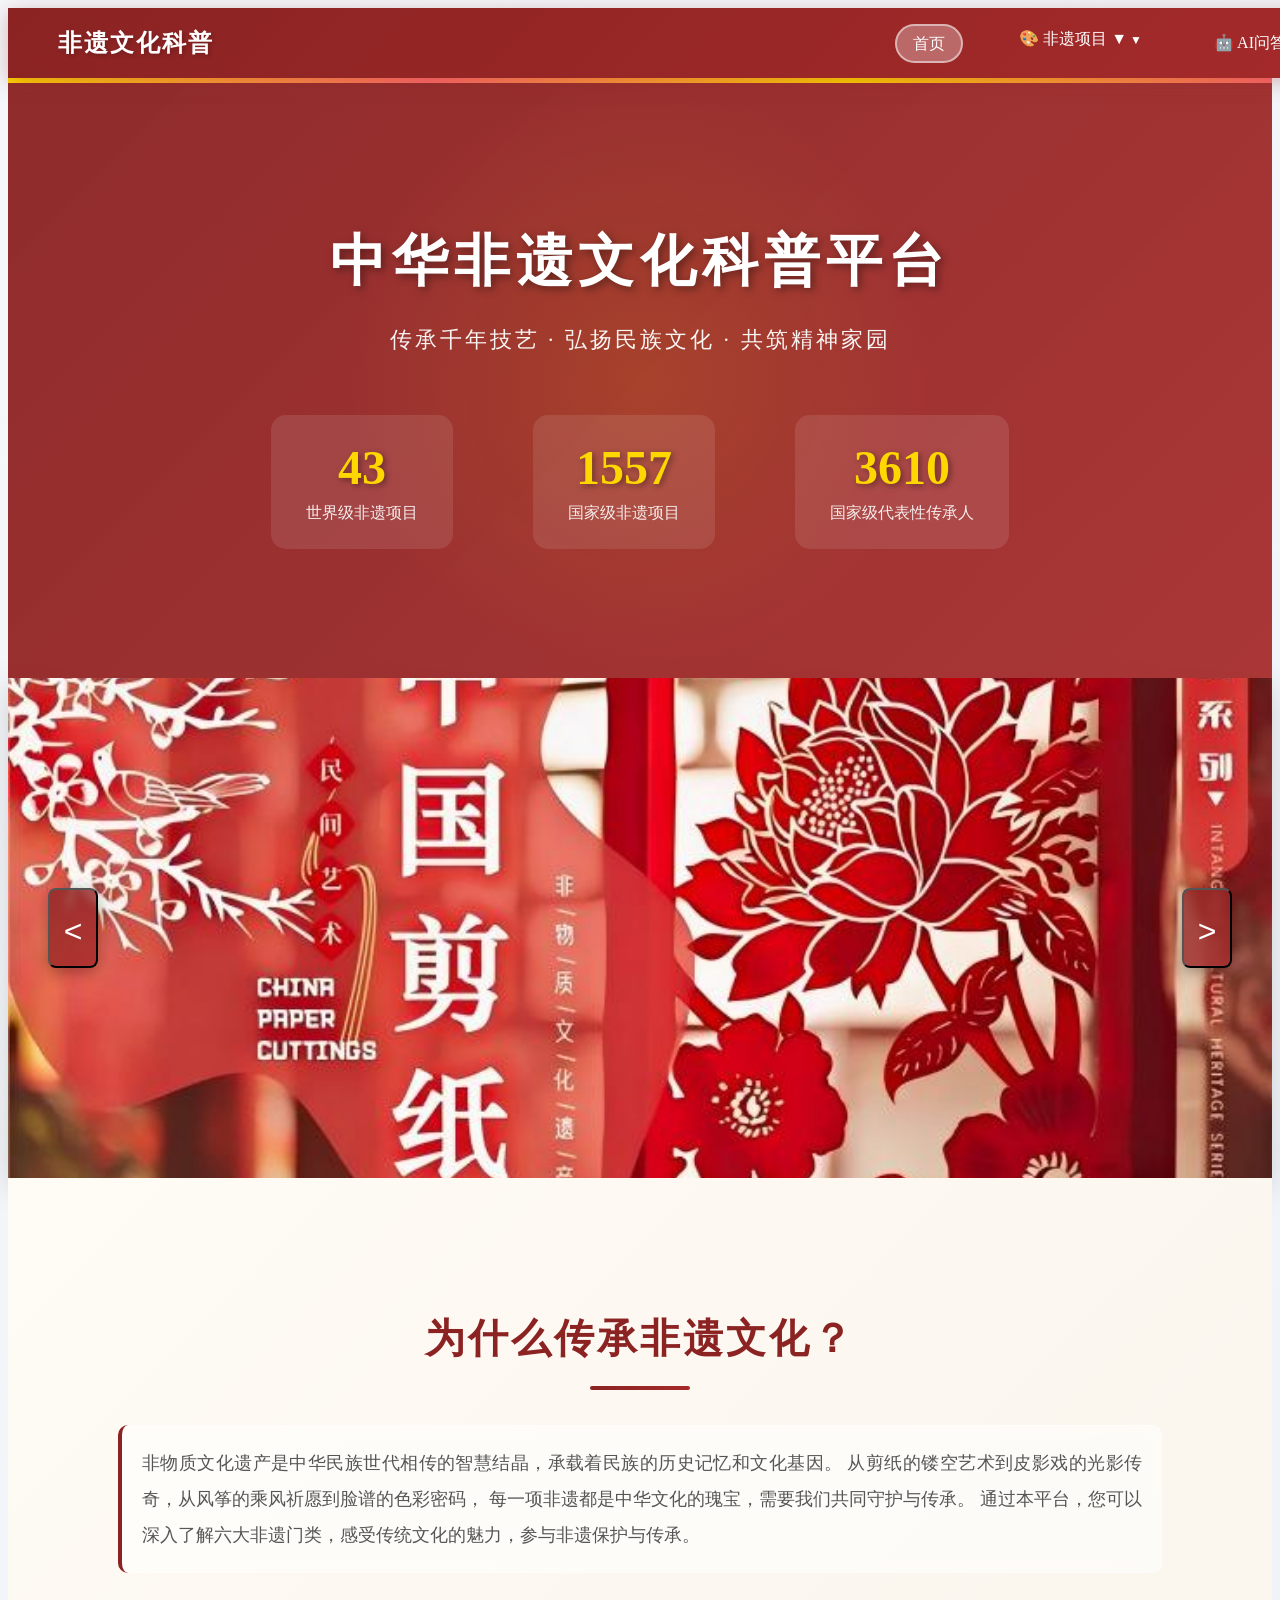
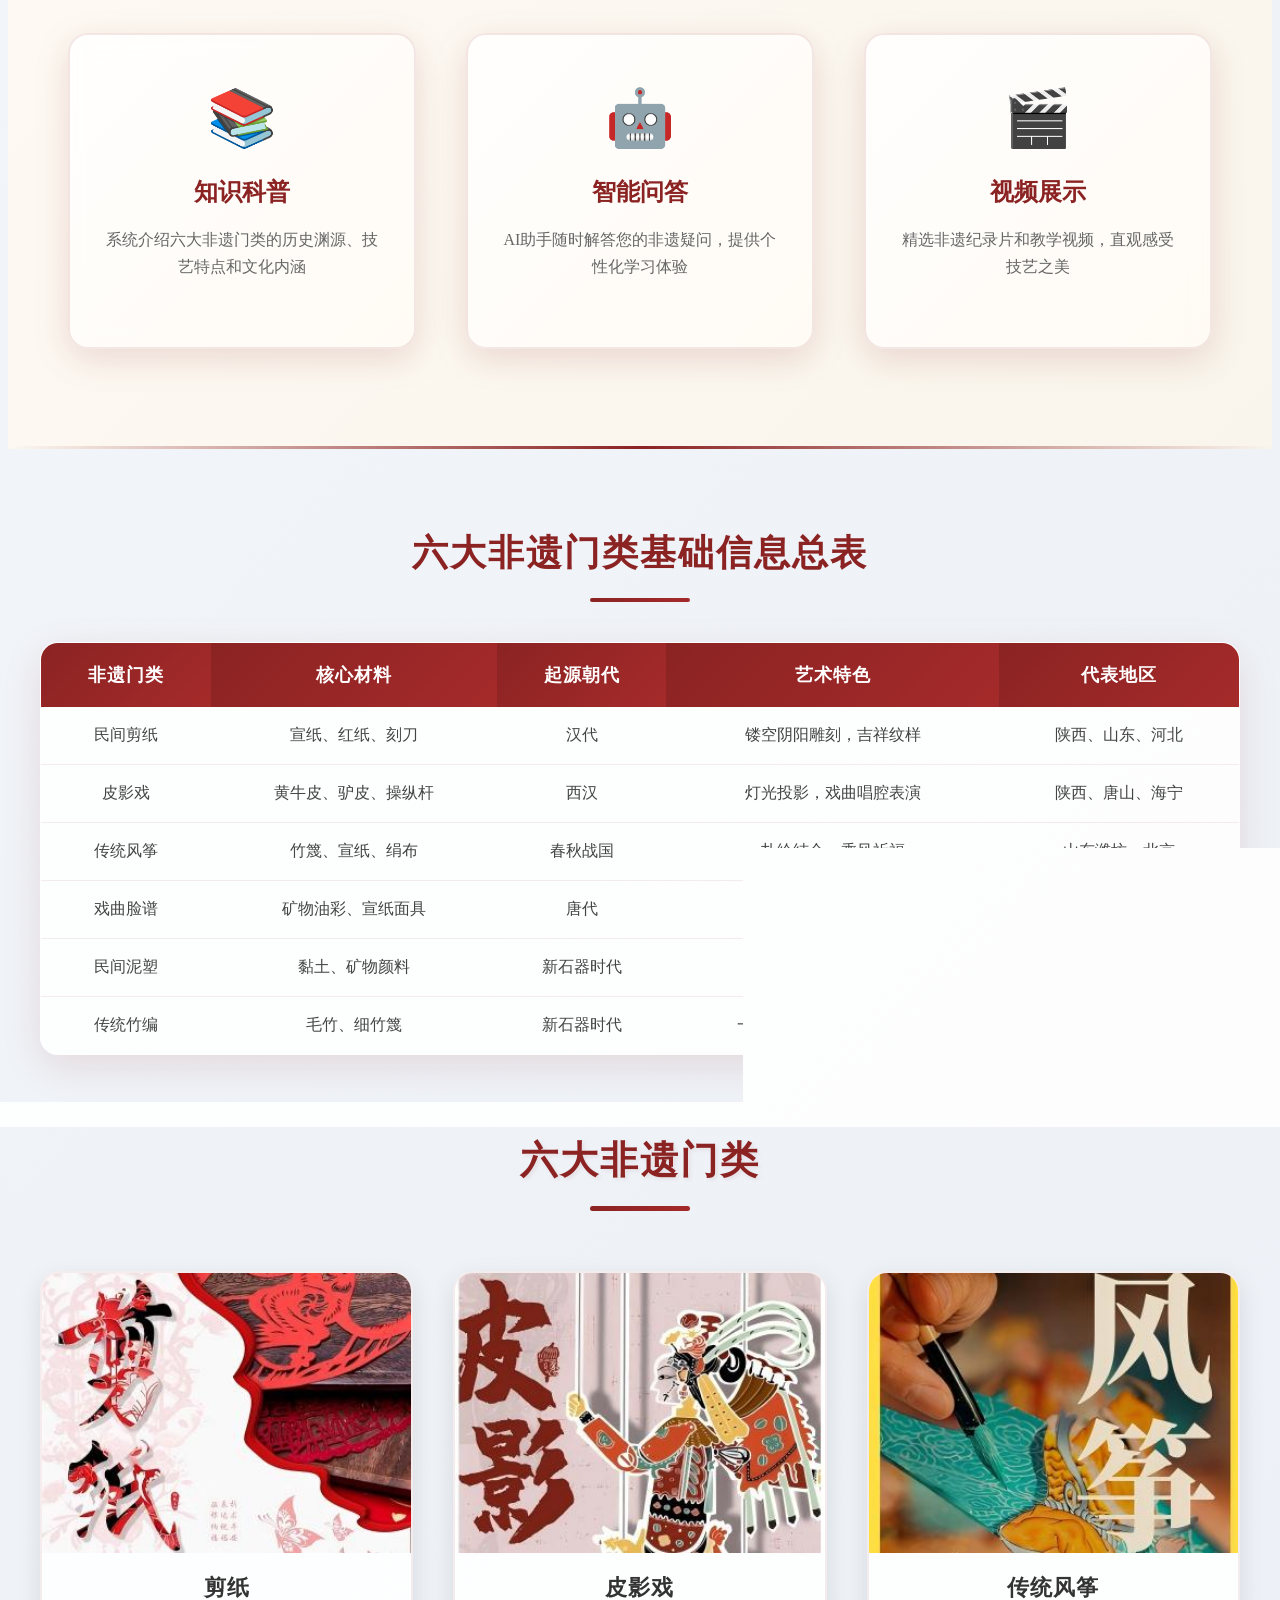
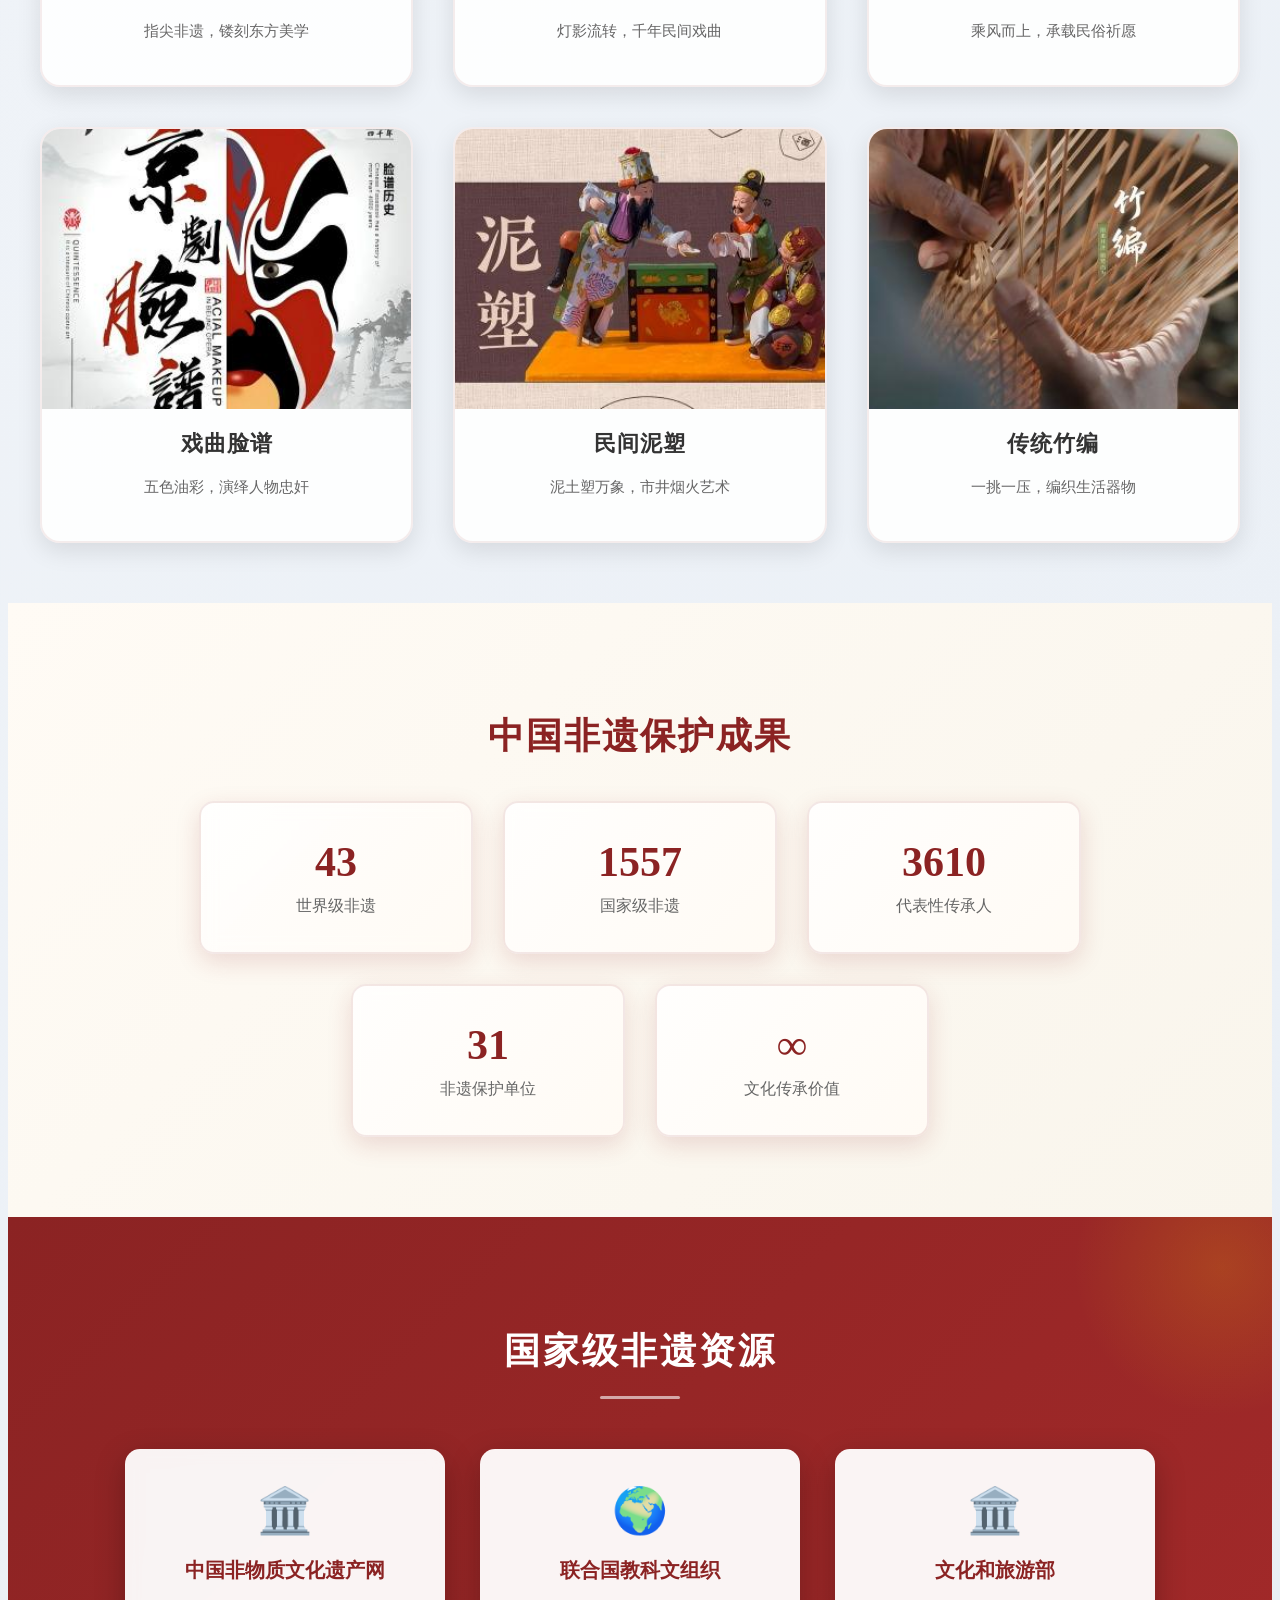
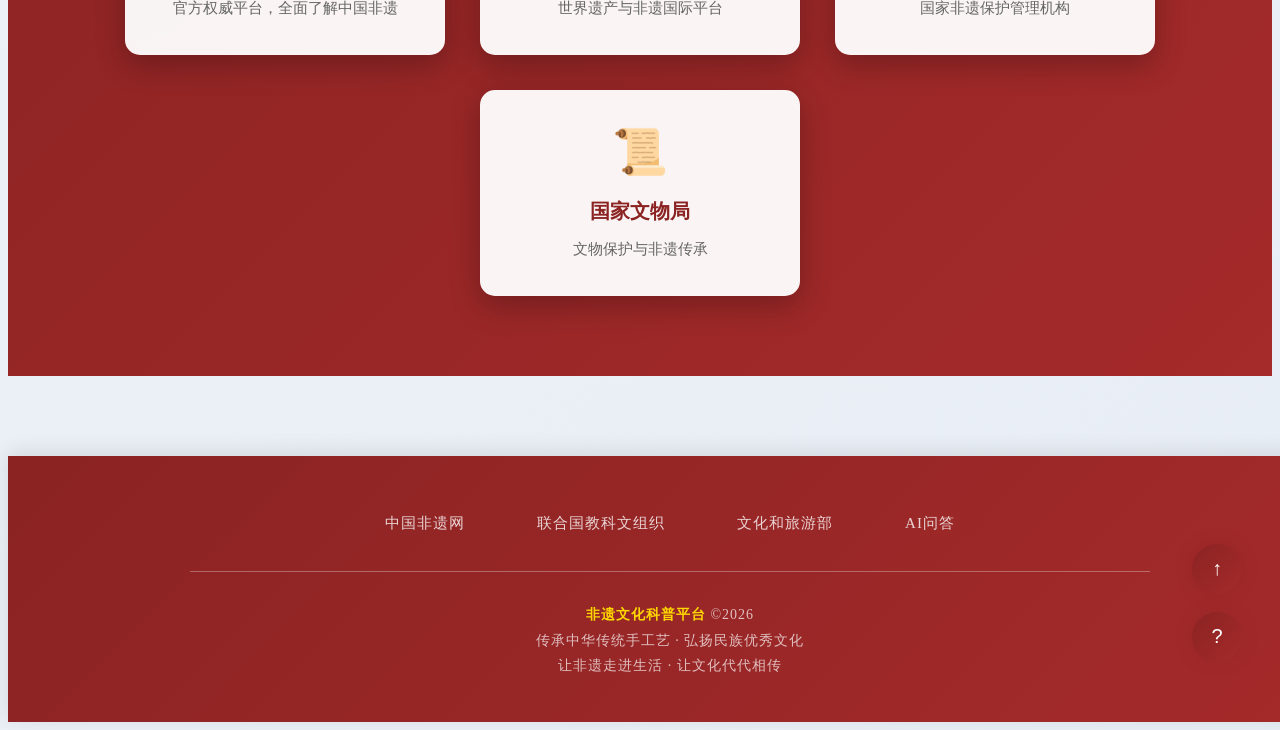
==== commit 05cb6fa7: "feat: 非遗文化科普平台 - 全面优化版 优化内容: - 拆分 CSS: 内联样式提取为 home.css / detail.css / ask.css - 移除 Google Fonts 外部依" ====
--- a/index.html
+++ b/index.html
@@ -3,608 +3,11 @@
 <head>
     <meta charset="UTF-8">
     <meta name="viewport" content="width=device-width, initial-scale=1.0">
+    <meta name="description" content="???????? - ??????????????????????????">
+    <meta name="keywords" content="??,???????,??,??,??,??,??,??,????">
     <title>非遗文化科普平台 - 传承中华传统文化</title>
     <link rel="stylesheet" href="css/style.css">
-    <style>
-        /* 全局页面载入淡入上浮动画 */
-        html {
-            scroll-behavior: smooth;
-        }
-        body {
-            opacity: 0;
-            transform: translateY(20px);
-            animation: pageFadeIn 1s ease forwards;
-        }
-        @keyframes pageFadeIn {
-            to { opacity: 1; transform: translateY(0); }
-        }
-        /* 粒子飘落背景容器 */
-        .particle-box {
-            position: fixed;
-            top: 0;
-            left: 0;
-            width: 100%;
-            height: 100%;
-            pointer-events: none;
-            z-index: 0;
-            overflow: hidden;
-        }
-        .particle {
-            position: absolute;
-            background: rgba(139, 35, 35, 0.08);
-            border-radius: 50%;
-            animation: particleFall linear infinite;
-        }
-        @keyframes particleFall {
-            0% {
-                transform: translateY(-20px) rotate(0deg);
-                opacity: 0;
-            }
-            10% { opacity: 1; }
-            90% { opacity: 0.8; }
-            100% {
-                transform: translateY(100vh) rotate(360deg);
-                opacity: 0;
-            }
-        }
-        /* 右侧悬浮呼吸发光按钮 */
-        .float-sidebar {
-            position: fixed;
-            right: 30px;
-            bottom: 60px;
-            z-index: 999;
-            display: flex;
-            flex-direction: column;
-            gap: 18px;
-        }
-        .float-btn {
-            width: 50px;
-            height: 50px;
-            border-radius: 50%;
-            background: linear-gradient(135deg, #8b2323, #a52a2a);
-            border: none;
-            color: #fff;
-            font-size: 20px;
-            cursor: pointer;
-            box-shadow: 0 0 15px rgba(139, 35, 35, 0.4);
-            animation: breathe 3s ease-in-out infinite;
-            transition: all 0.3s ease;
-            backdrop-filter: blur(8px);
-        }
-        .float-btn:hover {
-            transform: scale(1.15);
-            box-shadow: 0 0 25px rgba(139, 35, 35, 0.6);
-        }
-        @keyframes breathe {
-            0%,100% { box-shadow: 0 0 12px rgba(139, 35, 35, 0.35); }
-            50% { box-shadow: 0 0 22px rgba(139, 35, 35, 0.6); }
-        }
-        /* 首页专属样式 */
-        .hero-section {
-            background: linear-gradient(135deg, rgba(139, 35, 35, 0.96) 0%, rgba(165, 42, 42, 0.94) 100%);
-            padding: 100px 60px;
-            text-align: center;
-            position: relative;
-            overflow: hidden;
-            min-height: 400px;
-            z-index: 1;
-        }
-
-        .hero-section::before {
-            content: '';
-            position: absolute;
-            top: 0;
-            left: 0;
-            right: 0;
-            height: 5px;
-            background: linear-gradient(90deg, #ffd700, #ff6b6b, #ffd700, #ff6b6b);
-            animation: gradientMove 3s ease infinite;
-        }
-
-        .hero-section::after {
-            content: '';
-            position: absolute;
-            top: 50%;
-            left: 50%;
-            width: 600px;
-            height: 600px;
-            background: radial-gradient(circle, rgba(255, 215, 0, 0.1) 0%, transparent 70%);
-            transform: translate(-50%, -50%);
-            animation: pulse 4s ease-in-out infinite;
-        }
-
-        @keyframes pulse {
-            0%, 100% { opacity: 0.3; transform: translate(-50%, -50%) scale(1); }
-            50% { opacity: 0.5; transform: translate(-50%, -50%) scale(1.1); }
-        }
-
-        .hero-title {
-            color: #fff;
-            font-size: 56px;
-            font-weight: bold;
-            margin-bottom: 25px;
-            text-shadow: 3px 3px 8px rgba(0, 0, 0, 0.4);
-            letter-spacing: 6px;
-            animation: fadeInUp 1s ease;
-            position: relative;
-            z-index: 1;
-        }
-
-        .hero-subtitle {
-            color: rgba(255, 255, 255, 0.95);
-            font-size: 22px;
-            margin-bottom: 50px;
-            letter-spacing: 3px;
-            animation: fadeInUp 1s ease 0.3s both;
-            position: relative;
-            z-index: 1;
-        }
-
-        .hero-stats {
-            display: flex;
-            justify-content: center;
-            gap: 80px;
-            margin-top: 60px;
-            animation: fadeInUp 1s ease 0.6s both;
-            position: relative;
-            z-index: 1;
-        }
-
-        .stat-item {
-            text-align: center;
-            background: rgba(255, 255, 255, 0.1);
-            padding: 25px 35px;
-            border-radius: 15px;
-            backdrop-filter: blur(10px);
-            transition: all 0.3s ease;
-        }
-
-        .stat-item:hover {
-            transform: translateY(-5px);
-            background: rgba(255, 255, 255, 0.15);
-        }
-
-        .stat-number {
-            color: #ffd700;
-            font-size: 48px;
-            font-weight: bold;
-            display: block;
-            text-shadow: 2px 2px 6px rgba(0, 0, 0, 0.4);
-            margin-bottom: 8px;
-        }
-
-        .stat-label {
-            color: rgba(255, 255, 255, 0.9);
-            font-size: 16px;
-            font-weight: 500;
-        }
-
-        /* 特色介绍区 */
-        .intro-section {
-            background: linear-gradient(135deg, #fffbf5 0%, #f9f5ec 100%);
-            padding: 100px 60px;
-            text-align: center;
-            position: relative;
-            z-index: 1;
-        }
-
-        .intro-section::before {
-            content: '';
-            position: absolute;
-            bottom: 0;
-            left: 0;
-            right: 0;
-            height: 3px;
-            background: linear-gradient(90deg, transparent, #8b2323, transparent);
-        }
-
-        .intro-title {
-            color: #8b2323;
-            font-size: 40px;
-            font-weight: bold;
-            margin-bottom: 35px;
-            letter-spacing: 3px;
-            position: relative;
-        }
-
-        .intro-title::after {
-            content: '';
-            display: block;
-            width: 100px;
-            height: 4px;
-            background: linear-gradient(90deg, #8b2323, #a52a2a);
-            margin: 20px auto 0;
-            border-radius: 2px;
-        }
-
-        .intro-text {
-            color: #555;
-            font-size: 18px;
-            line-height: 2;
-            max-width: 1000px;
-            margin: 0 auto 60px;
-            text-align: justify;
-            padding: 20px;
-            background: rgba(255, 255, 255, 0.5);
-            border-radius: 10px;
-            border-left: 4px solid #8b2323;
-            backdrop-filter: blur(6px);
-        }
-
-        .intro-features {
-            display: flex;
-            justify-content: center;
-            gap: 50px;
-            margin-top: 50px;
-        }
-
-        .feature-box {
-            background: linear-gradient(135deg, rgba(255,255,255,0.85) 0%, rgba(255,251,245,0.85) 100%);
-            backdrop-filter: blur(10px);
-            padding: 50px 35px;
-            border-radius: 20px;
-            box-shadow: 0 10px 35px rgba(139, 35, 35, 0.15);
-            transition: all 0.4s cubic-bezier(0.175, 0.885, 0.32, 1.275);
-            width: 300px;
-            border: 2px solid rgba(139, 35, 35, 0.1);
-            position: relative;
-            overflow: hidden;
-        }
-
-        .feature-box::before {
-            content: '';
-            position: absolute;
-            top: 0;
-            left: 0;
-            right: 0;
-            height: 4px;
-            background: linear-gradient(90deg, #8b2323, #a52a2a);
-            opacity: 0;
-            transition: opacity 0.3s ease;
-        }
-
-        .feature-box:hover {
-            transform: translateY(-15px) scale(1.03);
-            box-shadow: 0 20px 50px rgba(139, 35, 35, 0.25);
-            border-color: rgba(139, 35, 35, 0.3);
-        }
-
-        .feature-box:hover::before {
-            opacity: 1;
-        }
-
-        .feature-icon {
-            font-size: 56px;
-            margin-bottom: 25px;
-            display: block;
-            animation: float 3s ease-in-out infinite;
-        }
-
-        @keyframes float {
-            0%, 100% { transform: translateY(0); }
-            50% { transform: translateY(-10px); }
-        }
-
-        .feature-title {
-            color: #8b2323;
-            font-size: 24px;
-            font-weight: bold;
-            margin-bottom: 18px;
-        }
-
-        .feature-desc {
-            color: #666;
-            font-size: 16px;
-            line-height: 1.7;
-        }
-
-        /* 非遗数据表格 新增 */
-        .table-section {
-            width: 1200px;
-            margin: 80px auto;
-            padding: 0 20px;
-            position: relative;
-            z-index: 1;
-        }
-        .table-title {
-            text-align: center;
-            color: #8b2323;
-            font-size: 36px;
-            font-weight: bold;
-            margin-bottom: 40px;
-            letter-spacing: 2px;
-            position: relative;
-        }
-        .table-title::after {
-            content: '';
-            display: block;
-            width: 100px;
-            height: 4px;
-            background: linear-gradient(90deg,#8b2323,#a52a2a);
-            margin: 20px auto 0;
-            border-radius: 2px;
-        }
-        .data-table {
-            width: 100%;
-            border-collapse: collapse;
-            background: rgba(255,255,255,0.85);
-            backdrop-filter: blur(10px);
-            border-radius: 18px;
-            overflow: hidden;
-            box-shadow: 0 12px 40px rgba(139,35,35,0.12);
-            border: 1px solid rgba(139,35,35,0.1);
-        }
-        .data-table th {
-            background: linear-gradient(135deg,#8b2323,#a52a2a);
-            color: #fff;
-            padding: 20px;
-            font-size: 18px;
-            letter-spacing: 1px;
-        }
-        .data-table td {
-            padding: 18px;
-            text-align: center;
-            font-size: 16px;
-            color: #444;
-            border-bottom: 1px solid rgba(139,35,35,0.08);
-            transition: all 0.3s ease;
-        }
-        .data-table tr:hover td {
-            background: rgba(139,35,35,0.06);
-        }
-        .data-table tr:last-child td {
-            border-bottom: none;
-        }
-
-        /* 国家非遗链接区 */
-        .links-section {
-            background: linear-gradient(135deg, #8b2323 0%, #a52a2a 100%);
-            padding: 80px 60px;
-            text-align: center;
-            position: relative;
-            overflow: hidden;
-            z-index: 1;
-        }
-
-        .links-section::before {
-            content: '';
-            position: absolute;
-            top: -100px;
-            right: -100px;
-            width: 300px;
-            height: 300px;
-            background: radial-gradient(circle, rgba(255, 215, 0, 0.15) 0%, transparent 70%);
-            animation: pulse 4s ease-in-out infinite;
-        }
-
-        .links-title {
-            color: #fff;
-            font-size: 36px;
-            font-weight: bold;
-            margin-bottom: 50px;
-            letter-spacing: 3px;
-            position: relative;
-        }
-
-        .links-title::after {
-            content: '';
-            display: block;
-            width: 80px;
-            height: 3px;
-            background: rgba(255, 255, 255, 0.6);
-            margin: 20px auto 0;
-            border-radius: 2px;
-        }
-
-        .links-grid {
-            display: flex;
-            justify-content: center;
-            gap: 35px;
-            flex-wrap: wrap;
-            position: relative;
-            z-index: 1;
-        }
-
-        .link-card {
-            background: rgba(255, 255, 255, 0.95);
-            backdrop-filter: blur(8px);
-            padding: 35px 30px;
-            border-radius: 15px;
-            box-shadow: 0 10px 30px rgba(0, 0, 0, 0.25);
-            transition: all 0.4s cubic-bezier(0.175, 0.885, 0.32, 1.275);
-            width: 260px;
-            text-decoration: none;
-            display: block;
-            position: relative;
-            overflow: hidden;
-        }
-
-        .link-card::before {
-            content: '';
-            position: absolute;
-            top: 0;
-            left: -100%;
-            width: 100%;
-            height: 100%;
-            background: linear-gradient(90deg, transparent, rgba(139, 35, 35, 0.1), transparent);
-            transition: left 0.5s ease;
-        }
-
-        .link-card:hover::before {
-            left: 100%;
-        }
-
-        .link-card:hover {
-            transform: translateY(-12px) scale(1.05);
-            box-shadow: 0 15px 40px rgba(0, 0, 0, 0.35);
-            background: #fff;
-        }
-
-        .link-icon {
-            font-size: 45px;
-            margin-bottom: 20px;
-            display: block;
-        }
-
-        .link-title {
-            color: #8b2323;
-            font-size: 20px;
-            font-weight: bold;
-            margin-bottom: 12px;
-            display: block;
-        }
-
-        .link-desc {
-            color: #666;
-            font-size: 15px;
-            line-height: 1.6;
-            display: block;
-        }
-
-        /* 数据展示区 */
-        .data-section {
-            background: linear-gradient(135deg, #fffbf5 0%, #f9f5ec 100%);
-            padding: 80px 60px;
-            position: relative;
-            z-index: 1;
-        }
-
-        .data-title {
-            color: #8b2323;
-            font-size: 36px;
-            font-weight: bold;
-            text-align: center;
-            margin-bottom: 40px;
-            letter-spacing: 2px;
-        }
-
-        .data-grid {
-            display: flex;
-            justify-content: center;
-            gap: 30px;
-            flex-wrap: wrap;
-        }
-
-        .data-item {
-            background: linear-gradient(135deg, rgba(255,255,255,0.85) 0%, rgba(255,251,245,0.85) 100%);
-            backdrop-filter: blur(8px);
-            padding: 35px;
-            border-radius: 15px;
-            box-shadow: 0 8px 25px rgba(139, 35, 35, 0.15);
-            text-align: center;
-            width: 200px;
-            transition: all 0.3s ease;
-            border: 2px solid rgba(139, 35, 35, 0.1);
-        }
-
-        .data-item:hover {
-            transform: translateY(-5px);
-            box-shadow: 0 12px 30px rgba(139, 35, 35, 0.2);
-        }
-
-        .data-number {
-            color: #8b2323;
-            font-size: 42px;
-            font-weight: bold;
-            display: block;
-            margin-bottom: 10px;
-        }
-
-        .data-label {
-            color: #666;
-            font-size: 16px;
-        }
-
-        /* 页脚美化 */
-        .footer {
-            background: linear-gradient(135deg, #8b2323 0%, #a52a2a 100%);
-            padding: 50px 30px 30px;
-            color: #fff;
-            text-align: center;
-            position: relative;
-            z-index: 1;
-        }
-
-        .footer-content {
-            max-width: 1200px;
-            margin: 0 auto;
-        }
-
-        .footer-links {
-            display: flex;
-            justify-content: center;
-            gap: 40px;
-            margin-bottom: 30px;
-            flex-wrap: wrap;
-        }
-
-        .footer-link {
-            color: rgba(255, 255, 255, 0.8);
-            text-decoration: none;
-            font-size: 15px;
-            transition: all 0.3s ease;
-            padding: 8px 16px;
-            border-radius: 20px;
-        }
-
-        .footer-link:hover {
-            color: #fff;
-            background: rgba(255, 255, 255, 0.2);
-        }
-
-        .footer-divider {
-            width: 80%;
-            height: 1px;
-            background: rgba(255, 255, 255, 0.3);
-            margin: 30px auto;
-        }
-
-        .footer-text {
-            color: rgba(255, 255, 255, 0.7);
-            font-size: 14px;
-            line-height: 1.8;
-        }
-
-        .footer-highlight {
-            color: #ffd700;
-            font-weight: bold;
-        }
-
-        /* 动画 */
-        @keyframes fadeInUp {
-            from {
-                opacity: 0;
-                transform: translateY(30px);
-            }
-            to {
-                opacity: 1;
-                transform: translateY(0);
-            }
-        }
-
-        @keyframes gradientMove {
-            0%, 100% { background-position: 0% 50%; }
-            50% { background-position: 100% 50%; }
-        }
-
-        /* 响应式 */
-        @media (max-width: 768px) {
-            .hero-title { font-size: 32px; }
-            .hero-subtitle { font-size: 16px; }
-            .hero-stats { gap: 30px; flex-wrap: wrap; }
-            .stat-number { font-size: 28px; }
-            .intro-features { flex-wrap: wrap; }
-            .feature-box { width: 100%; max-width: 300px; }
-            .links-grid { gap: 20px; }
-            .link-card { width: 100%; max-width: 280px; }
-            .data-grid { gap: 20px; }
-            .data-item { width: 100%; max-width: 180px; }
-            .table-section { width: 95%; }
-            .data-table th, .data-table td { padding: 12px 8px; font-size: 14px; }
-            .float-sidebar { right:15px; }
-            .float-btn { width:42px;height:42px;font-size:16px; }
-        }
-    </style>
+    <link rel="stylesheet" href="css/home.css">
 </head>
 <body>
     <!-- 粒子背景层 -->
@@ -615,10 +18,10 @@
         <button class="float-btn" onclick="alert('欢迎使用非遗科普平台！')">?</button>
     </div>
     <!-- 导航栏 -->
-    <nav class="nav">
-        <div class="logo">非遗文化科普</div>
+    <nav class="nav" aria-label="???">
+        <div class="logo" role="banner">非遗文化科普</div>
         <div class="nav-list">
-            <a href="" class="active">首页</a>
+            <a href="" class="active" aria-current="page">首页</a>
             <div class="dropdown">
                 <a>🎨 非遗项目 ▼</a>
                 <div class="dropdown-content">
@@ -655,15 +58,16 @@
     </section>
 
     <!-- 轮播横幅 -->
+    <main role="main">
     <section class="banner">
         <div class="banner-box">
             <img src="img/banner/banner1.jpg" alt="非遗轮播1" class="banner-item active">
-            <img src="img/banner/banner2.jpg" alt="非遗轮播2" class="banner-item">
-            <img src="img/banner/banner3.jpg" alt="非遗轮播3" class="banner-item">
-            <img src="img/banner/banner4.jpg" alt="非遗轮播4" class="banner-item">
-        </div>
-        <div class="banner-btn left" id="prev">&lt;</div>
-        <div class="banner-btn right" id="next">&gt;</div>
+            <img loading="lazy" src="img/banner/banner2.jpg" alt="非遗轮播2" class="banner-item">
+            <img loading="lazy" src="img/banner/banner3.jpg" alt="非遗轮播3" class="banner-item">
+            <img loading="lazy" src="img/banner/banner4.jpg" alt="非遗轮播4" class="banner-item">
+        </div>
+        <button class="banner-btn left" id="prev" aria-label="???">&lt;</button>
+        <button class="banner-btn right" id="next" aria-label="???">&gt;</button>
     </section>
 
     <!-- 特色介绍区 -->
@@ -759,32 +163,32 @@
         <h2 class="title">六大非遗门类</h2>
         <div class="card-wrap">
             <div class="card" onclick="goPage('paper')">
-                <img src="img/card/paper.jpg" alt="剪纸">
+                <img loading="lazy" src="img/card/paper.jpg" alt="剪纸">
                 <h3>剪纸</h3>
                 <p>指尖非遗，镂刻东方美学</p>
             </div>
             <div class="card" onclick="goPage('shadow')">
-                <img src="img/card/shadow.jpg" alt="皮影">
+                <img loading="lazy" src="img/card/shadow.jpg" alt="皮影">
                 <h3>皮影戏</h3>
                 <p>灯影流转，千年民间戏曲</p>
             </div>
             <div class="card" onclick="goPage('kite')">
-                <img src="img/card/kite.jpg" alt="风筝">
+                <img loading="lazy" src="img/card/kite.jpg" alt="风筝">
                 <h3>传统风筝</h3>
                 <p>乘风而上，承载民俗祈愿</p>
             </div>
             <div class="card" onclick="goPage('face')">
-                <img src="img/card/face.jpg" alt="脸谱">
+                <img loading="lazy" src="img/card/face.jpg" alt="脸谱">
                 <h3>戏曲脸谱</h3>
                 <p>五色油彩，演绎人物忠奸</p>
             </div>
             <div class="card" onclick="goPage('clay')">
-                <img src="img/card/clay.jpg" alt="泥塑">
+                <img loading="lazy" src="img/card/clay.jpg" alt="泥塑">
                 <h3>民间泥塑</h3>
                 <p>泥土塑万象，市井烟火艺术</p>
             </div>
             <div class="card" onclick="goPage('bamboo')">
-                <img src="img/card/bamboo.jpg" alt="竹编">
+                <img loading="lazy" src="img/card/bamboo.jpg" alt="竹编">
                 <h3>传统竹编</h3>
                 <p>一挑一压，编织生活器物</p>
             </div>
@@ -846,6 +250,8 @@
     </section>
 
     <!-- 页脚 -->
+    </main>
+
     <footer class="footer">
         <div class="footer-content">
             <div class="footer-links">
--- a/css/style.css
+++ b/css/style.css
@@ -131,6 +131,12 @@
     animation: dropdownShow 0.3s ease forwards;
 }
 
+
+/* ???????????? */
+@keyframes gradientMove {
+    0%, 100% { background-position: 0% 50%; }
+    50% { background-position: 100% 50%; }
+}
 @keyframes dropdownShow {
     from {
         opacity: 0;
--- a/css/home.css
+++ b/css/home.css
@@ -0,0 +1,598 @@
+/* ?????? */
+/* 全局页面载入淡入上浮动画 */
+        html {
+            scroll-behavior: smooth;
+        }
+        body {
+            opacity: 0;
+            transform: translateY(20px);
+            animation: pageFadeIn 1s ease forwards;
+        }
+        @keyframes pageFadeIn {
+            to { opacity: 1; transform: translateY(0); }
+        }
+        /* 粒子飘落背景容器 */
+        .particle-box {
+            position: fixed;
+            top: 0;
+            left: 0;
+            width: 100%;
+            height: 100%;
+            pointer-events: none;
+            z-index: 0;
+            overflow: hidden;
+        }
+        .particle {
+            position: absolute;
+            background: rgba(139, 35, 35, 0.08);
+            border-radius: 50%;
+            animation: particleFall linear infinite;
+        }
+        @keyframes particleFall {
+            0% {
+                transform: translateY(-20px) rotate(0deg);
+                opacity: 0;
+            }
+            10% { opacity: 1; }
+            90% { opacity: 0.8; }
+            100% {
+                transform: translateY(100vh) rotate(360deg);
+                opacity: 0;
+            }
+        }
+        /* 右侧悬浮呼吸发光按钮 */
+        .float-sidebar {
+            position: fixed;
+            right: 30px;
+            bottom: 60px;
+            z-index: 999;
+            display: flex;
+            flex-direction: column;
+            gap: 18px;
+        }
+        .float-btn {
+            width: 50px;
+            height: 50px;
+            border-radius: 50%;
+            background: linear-gradient(135deg, #8b2323, #a52a2a);
+            border: none;
+            color: #fff;
+            font-size: 20px;
+            cursor: pointer;
+            box-shadow: 0 0 15px rgba(139, 35, 35, 0.4);
+            animation: breathe 3s ease-in-out infinite;
+            transition: all 0.3s ease;
+            backdrop-filter: blur(8px);
+        }
+        .float-btn:hover {
+            transform: scale(1.15);
+            box-shadow: 0 0 25px rgba(139, 35, 35, 0.6);
+        }
+        @keyframes breathe {
+            0%,100% { box-shadow: 0 0 12px rgba(139, 35, 35, 0.35); }
+            50% { box-shadow: 0 0 22px rgba(139, 35, 35, 0.6); }
+        }
+        /* 首页专属样式 */
+        .hero-section {
+            background: linear-gradient(135deg, rgba(139, 35, 35, 0.96) 0%, rgba(165, 42, 42, 0.94) 100%);
+            padding: 100px 60px;
+            text-align: center;
+            position: relative;
+            overflow: hidden;
+            min-height: 400px;
+            z-index: 1;
+        }
+
+        .hero-section::before {
+            content: '';
+            position: absolute;
+            top: 0;
+            left: 0;
+            right: 0;
+            height: 5px;
+            background: linear-gradient(90deg, #ffd700, #ff6b6b, #ffd700, #ff6b6b);
+            animation: gradientMove 3s ease infinite;
+        }
+
+        .hero-section::after {
+            content: '';
+            position: absolute;
+            top: 50%;
+            left: 50%;
+            width: 600px;
+            height: 600px;
+            background: radial-gradient(circle, rgba(255, 215, 0, 0.1) 0%, transparent 70%);
+            transform: translate(-50%, -50%);
+            animation: pulse 4s ease-in-out infinite;
+        }
+
+        @keyframes pulse {
+            0%, 100% { opacity: 0.3; transform: translate(-50%, -50%) scale(1); }
+            50% { opacity: 0.5; transform: translate(-50%, -50%) scale(1.1); }
+        }
+
+        .hero-title {
+            color: #fff;
+            font-size: 56px;
+            font-weight: bold;
+            margin-bottom: 25px;
+            text-shadow: 3px 3px 8px rgba(0, 0, 0, 0.4);
+            letter-spacing: 6px;
+            animation: fadeInUp 1s ease;
+            position: relative;
+            z-index: 1;
+        }
+
+        .hero-subtitle {
+            color: rgba(255, 255, 255, 0.95);
+            font-size: 22px;
+            margin-bottom: 50px;
+            letter-spacing: 3px;
+            animation: fadeInUp 1s ease 0.3s both;
+            position: relative;
+            z-index: 1;
+        }
+
+        .hero-stats {
+            display: flex;
+            justify-content: center;
+            gap: 80px;
+            margin-top: 60px;
+            animation: fadeInUp 1s ease 0.6s both;
+            position: relative;
+            z-index: 1;
+        }
+
+        .stat-item {
+            text-align: center;
+            background: rgba(255, 255, 255, 0.1);
+            padding: 25px 35px;
+            border-radius: 15px;
+            backdrop-filter: blur(10px);
+            transition: all 0.3s ease;
+        }
+
+        .stat-item:hover {
+            transform: translateY(-5px);
+            background: rgba(255, 255, 255, 0.15);
+        }
+
+        .stat-number {
+            color: #ffd700;
+            font-size: 48px;
+            font-weight: bold;
+            display: block;
+            text-shadow: 2px 2px 6px rgba(0, 0, 0, 0.4);
+            margin-bottom: 8px;
+        }
+
+        .stat-label {
+            color: rgba(255, 255, 255, 0.9);
+            font-size: 16px;
+            font-weight: 500;
+        }
+
+        /* 特色介绍区 */
+        .intro-section {
+            background: linear-gradient(135deg, #fffbf5 0%, #f9f5ec 100%);
+            padding: 100px 60px;
+            text-align: center;
+            position: relative;
+            z-index: 1;
+        }
+
+        .intro-section::before {
+            content: '';
+            position: absolute;
+            bottom: 0;
+            left: 0;
+            right: 0;
+            height: 3px;
+            background: linear-gradient(90deg, transparent, #8b2323, transparent);
+        }
+
+        .intro-title {
+            color: #8b2323;
+            font-size: 40px;
+            font-weight: bold;
+            margin-bottom: 35px;
+            letter-spacing: 3px;
+            position: relative;
+        }
+
+        .intro-title::after {
+            content: '';
+            display: block;
+            width: 100px;
+            height: 4px;
+            background: linear-gradient(90deg, #8b2323, #a52a2a);
+            margin: 20px auto 0;
+            border-radius: 2px;
+        }
+
+        .intro-text {
+            color: #555;
+            font-size: 18px;
+            line-height: 2;
+            max-width: 1000px;
+            margin: 0 auto 60px;
+            text-align: justify;
+            padding: 20px;
+            background: rgba(255, 255, 255, 0.5);
+            border-radius: 10px;
+            border-left: 4px solid #8b2323;
+            backdrop-filter: blur(6px);
+        }
+
+        .intro-features {
+            display: flex;
+            justify-content: center;
+            gap: 50px;
+            margin-top: 50px;
+        }
+
+        .feature-box {
+            background: linear-gradient(135deg, rgba(255,255,255,0.85) 0%, rgba(255,251,245,0.85) 100%);
+            backdrop-filter: blur(10px);
+            padding: 50px 35px;
+            border-radius: 20px;
+            box-shadow: 0 10px 35px rgba(139, 35, 35, 0.15);
+            transition: all 0.4s cubic-bezier(0.175, 0.885, 0.32, 1.275);
+            width: 300px;
+            border: 2px solid rgba(139, 35, 35, 0.1);
+            position: relative;
+            overflow: hidden;
+        }
+
+        .feature-box::before {
+            content: '';
+            position: absolute;
+            top: 0;
+            left: 0;
+            right: 0;
+            height: 4px;
+            background: linear-gradient(90deg, #8b2323, #a52a2a);
+            opacity: 0;
+            transition: opacity 0.3s ease;
+        }
+
+        .feature-box:hover {
+            transform: translateY(-15px) scale(1.03);
+            box-shadow: 0 20px 50px rgba(139, 35, 35, 0.25);
+            border-color: rgba(139, 35, 35, 0.3);
+        }
+
+        .feature-box:hover::before {
+            opacity: 1;
+        }
+
+        .feature-icon {
+            font-size: 56px;
+            margin-bottom: 25px;
+            display: block;
+            animation: float 3s ease-in-out infinite;
+        }
+
+        @keyframes float {
+            0%, 100% { transform: translateY(0); }
+            50% { transform: translateY(-10px); }
+        }
+
+        .feature-title {
+            color: #8b2323;
+            font-size: 24px;
+            font-weight: bold;
+            margin-bottom: 18px;
+        }
+
+        .feature-desc {
+            color: #666;
+            font-size: 16px;
+            line-height: 1.7;
+        }
+
+        /* 非遗数据表格 新增 */
+        .table-section {
+            width: 1200px;
+            margin: 80px auto;
+            padding: 0 20px;
+            position: relative;
+            z-index: 1;
+        }
+        .table-title {
+            text-align: center;
+            color: #8b2323;
+            font-size: 36px;
+            font-weight: bold;
+            margin-bottom: 40px;
+            letter-spacing: 2px;
+            position: relative;
+        }
+        .table-title::after {
+            content: '';
+            display: block;
+            width: 100px;
+            height: 4px;
+            background: linear-gradient(90deg,#8b2323,#a52a2a);
+            margin: 20px auto 0;
+            border-radius: 2px;
+        }
+        .data-table {
+            width: 100%;
+            border-collapse: collapse;
+            background: rgba(255,255,255,0.85);
+            backdrop-filter: blur(10px);
+            border-radius: 18px;
+            overflow: hidden;
+            box-shadow: 0 12px 40px rgba(139,35,35,0.12);
+            border: 1px solid rgba(139,35,35,0.1);
+        }
+        .data-table th {
+            background: linear-gradient(135deg,#8b2323,#a52a2a);
+            color: #fff;
+            padding: 20px;
+            font-size: 18px;
+            letter-spacing: 1px;
+        }
+        .data-table td {
+            padding: 18px;
+            text-align: center;
+            font-size: 16px;
+            color: #444;
+            border-bottom: 1px solid rgba(139,35,35,0.08);
+            transition: all 0.3s ease;
+        }
+        .data-table tr:hover td {
+            background: rgba(139,35,35,0.06);
+        }
+        .data-table tr:last-child td {
+            border-bottom: none;
+        }
+
+        /* 国家非遗链接区 */
+        .links-section {
+            background: linear-gradient(135deg, #8b2323 0%, #a52a2a 100%);
+            padding: 80px 60px;
+            text-align: center;
+            position: relative;
+            overflow: hidden;
+            z-index: 1;
+        }
+
+        .links-section::before {
+            content: '';
+            position: absolute;
+            top: -100px;
+            right: -100px;
+            width: 300px;
+            height: 300px;
+            background: radial-gradient(circle, rgba(255, 215, 0, 0.15) 0%, transparent 70%);
+            animation: pulse 4s ease-in-out infinite;
+        }
+
+        .links-title {
+            color: #fff;
+            font-size: 36px;
+            font-weight: bold;
+            margin-bottom: 50px;
+            letter-spacing: 3px;
+            position: relative;
+        }
+
+        .links-title::after {
+            content: '';
+            display: block;
+            width: 80px;
+            height: 3px;
+            background: rgba(255, 255, 255, 0.6);
+            margin: 20px auto 0;
+            border-radius: 2px;
+        }
+
+        .links-grid {
+            display: flex;
+            justify-content: center;
+            gap: 35px;
+            flex-wrap: wrap;
+            position: relative;
+            z-index: 1;
+        }
+
+        .link-card {
+            background: rgba(255, 255, 255, 0.95);
+            backdrop-filter: blur(8px);
+            padding: 35px 30px;
+            border-radius: 15px;
+            box-shadow: 0 10px 30px rgba(0, 0, 0, 0.25);
+            transition: all 0.4s cubic-bezier(0.175, 0.885, 0.32, 1.275);
+            width: 260px;
+            text-decoration: none;
+            display: block;
+            position: relative;
+            overflow: hidden;
+        }
+
+        .link-card::before {
+            content: '';
+            position: absolute;
+            top: 0;
+            left: -100%;
+            width: 100%;
+            height: 100%;
+            background: linear-gradient(90deg, transparent, rgba(139, 35, 35, 0.1), transparent);
+            transition: left 0.5s ease;
+        }
+
+        .link-card:hover::before {
+            left: 100%;
+        }
+
+        .link-card:hover {
+            transform: translateY(-12px) scale(1.05);
+            box-shadow: 0 15px 40px rgba(0, 0, 0, 0.35);
+            background: #fff;
+        }
+
+        .link-icon {
+            font-size: 45px;
+            margin-bottom: 20px;
+            display: block;
+        }
+
+        .link-title {
+            color: #8b2323;
+            font-size: 20px;
+            font-weight: bold;
+            margin-bottom: 12px;
+            display: block;
+        }
+
+        .link-desc {
+            color: #666;
+            font-size: 15px;
+            line-height: 1.6;
+            display: block;
+        }
+
+        /* 数据展示区 */
+        .data-section {
+            background: linear-gradient(135deg, #fffbf5 0%, #f9f5ec 100%);
+            padding: 80px 60px;
+            position: relative;
+            z-index: 1;
+        }
+
+        .data-title {
+            color: #8b2323;
+            font-size: 36px;
+            font-weight: bold;
+            text-align: center;
+            margin-bottom: 40px;
+            letter-spacing: 2px;
+        }
+
+        .data-grid {
+            display: flex;
+            justify-content: center;
+            gap: 30px;
+            flex-wrap: wrap;
+        }
+
+        .data-item {
+            background: linear-gradient(135deg, rgba(255,255,255,0.85) 0%, rgba(255,251,245,0.85) 100%);
+            backdrop-filter: blur(8px);
+            padding: 35px;
+            border-radius: 15px;
+            box-shadow: 0 8px 25px rgba(139, 35, 35, 0.15);
+            text-align: center;
+            width: 200px;
+            transition: all 0.3s ease;
+            border: 2px solid rgba(139, 35, 35, 0.1);
+        }
+
+        .data-item:hover {
+            transform: translateY(-5px);
+            box-shadow: 0 12px 30px rgba(139, 35, 35, 0.2);
+        }
+
+        .data-number {
+            color: #8b2323;
+            font-size: 42px;
+            font-weight: bold;
+            display: block;
+            margin-bottom: 10px;
+        }
+
+        .data-label {
+            color: #666;
+            font-size: 16px;
+        }
+
+        /* 页脚美化 */
+        .footer {
+            background: linear-gradient(135deg, #8b2323 0%, #a52a2a 100%);
+            padding: 50px 30px 30px;
+            color: #fff;
+            text-align: center;
+            position: relative;
+            z-index: 1;
+        }
+
+        .footer-content {
+            max-width: 1200px;
+            margin: 0 auto;
+        }
+
+        .footer-links {
+            display: flex;
+            justify-content: center;
+            gap: 40px;
+            margin-bottom: 30px;
+            flex-wrap: wrap;
+        }
+
+        .footer-link {
+            color: rgba(255, 255, 255, 0.8);
+            text-decoration: none;
+            font-size: 15px;
+            transition: all 0.3s ease;
+            padding: 8px 16px;
+            border-radius: 20px;
+        }
+
+        .footer-link:hover {
+            color: #fff;
+            background: rgba(255, 255, 255, 0.2);
+        }
+
+        .footer-divider {
+            width: 80%;
+            height: 1px;
+            background: rgba(255, 255, 255, 0.3);
+            margin: 30px auto;
+        }
+
+        .footer-text {
+            color: rgba(255, 255, 255, 0.7);
+            font-size: 14px;
+            line-height: 1.8;
+        }
+
+        .footer-highlight {
+            color: #ffd700;
+            font-weight: bold;
+        }
+
+        /* 动画 */
+        @keyframes fadeInUp {
+            from {
+                opacity: 0;
+                transform: translateY(30px);
+            }
+            to {
+                opacity: 1;
+                transform: translateY(0);
+            }
+        }
+
+        
+            50% { background-position: 100% 50%; }
+        }
+
+        /* 响应式 */
+        @media (max-width: 768px) {
+            .hero-title { font-size: 32px; }
+            .hero-subtitle { font-size: 16px; }
+            .hero-stats { gap: 30px; flex-wrap: wrap; }
+            .stat-number { font-size: 28px; }
+            .intro-features { flex-wrap: wrap; }
+            .feature-box { width: 100%; max-width: 300px; }
+            .links-grid { gap: 20px; }
+            .link-card { width: 100%; max-width: 280px; }
+            .data-grid { gap: 20px; }
+            .data-item { width: 100%; max-width: 180px; }
+            .table-section { width: 95%; }
+            .data-table th, .data-table td { padding: 12px 8px; font-size: 14px; }
+            .float-sidebar { right:15px; }
+            .float-btn { width:42px;height:42px;font-size:16px; }
+        }
